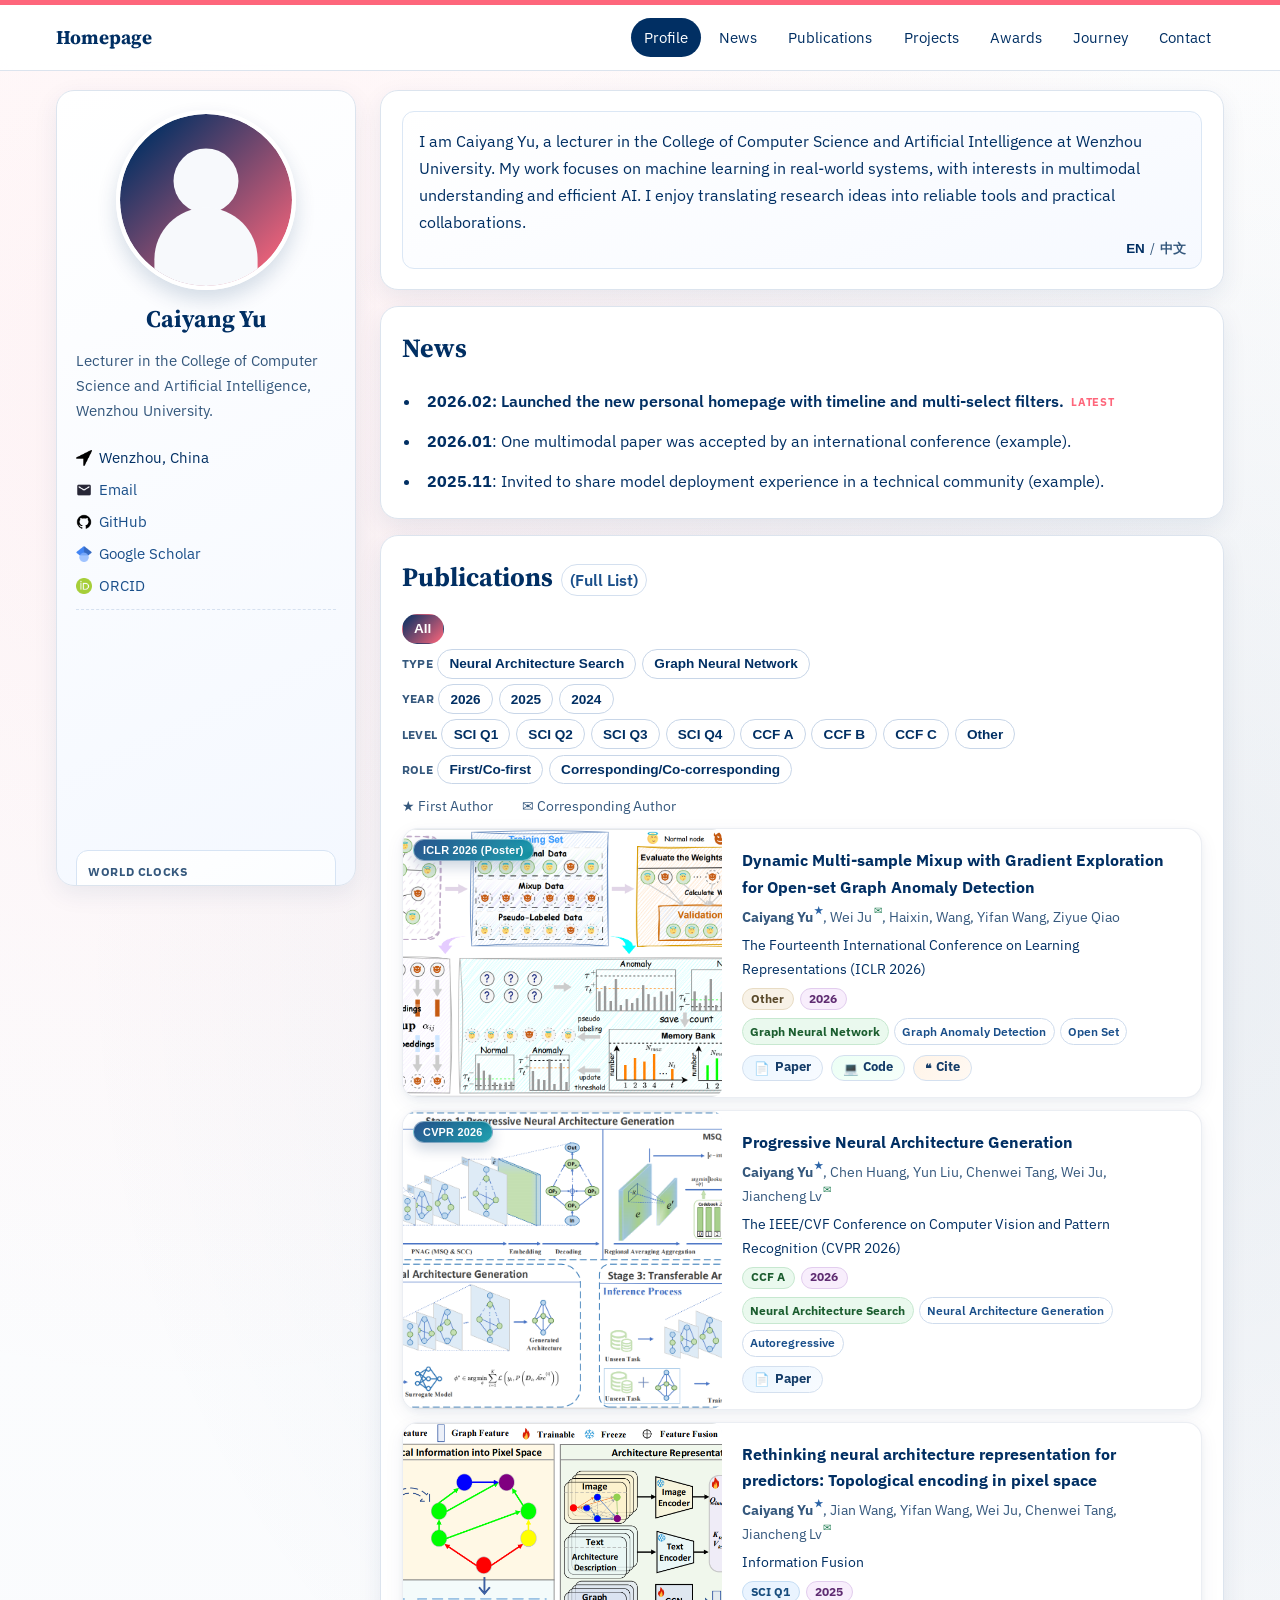
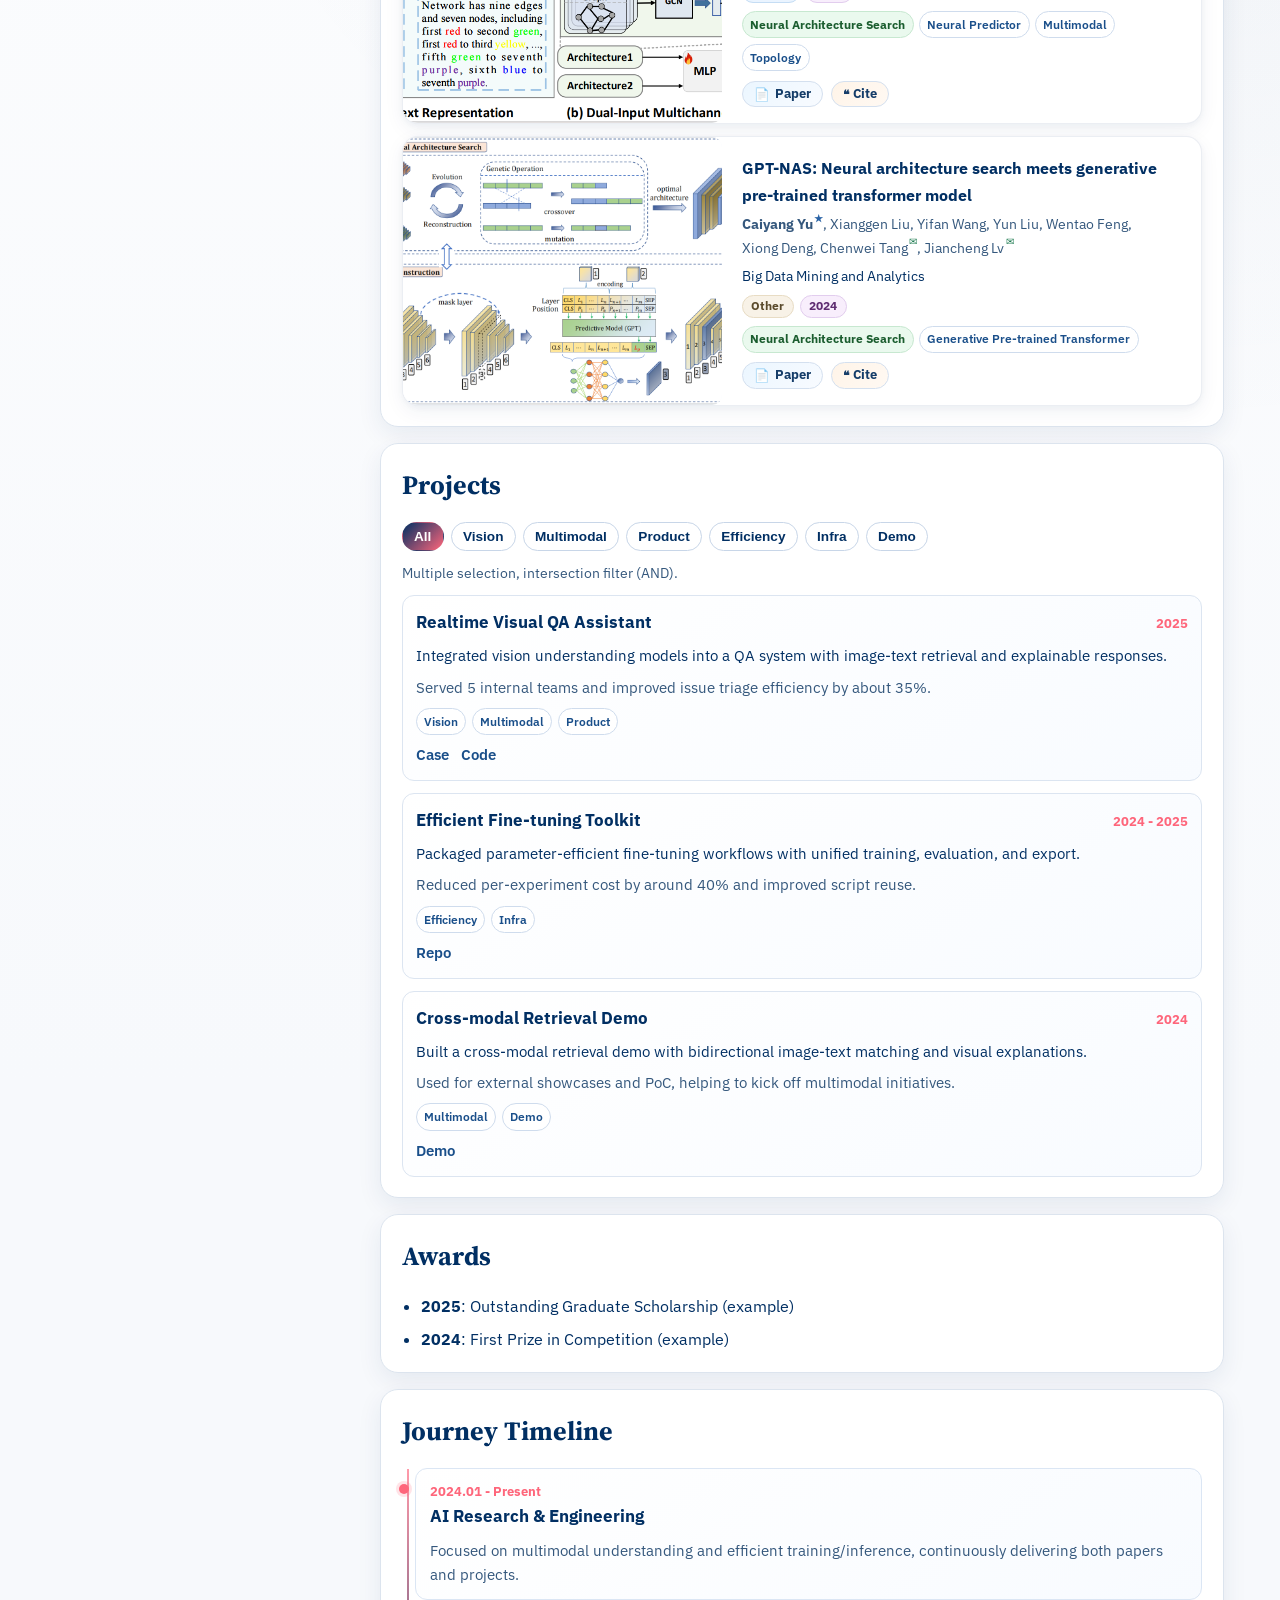
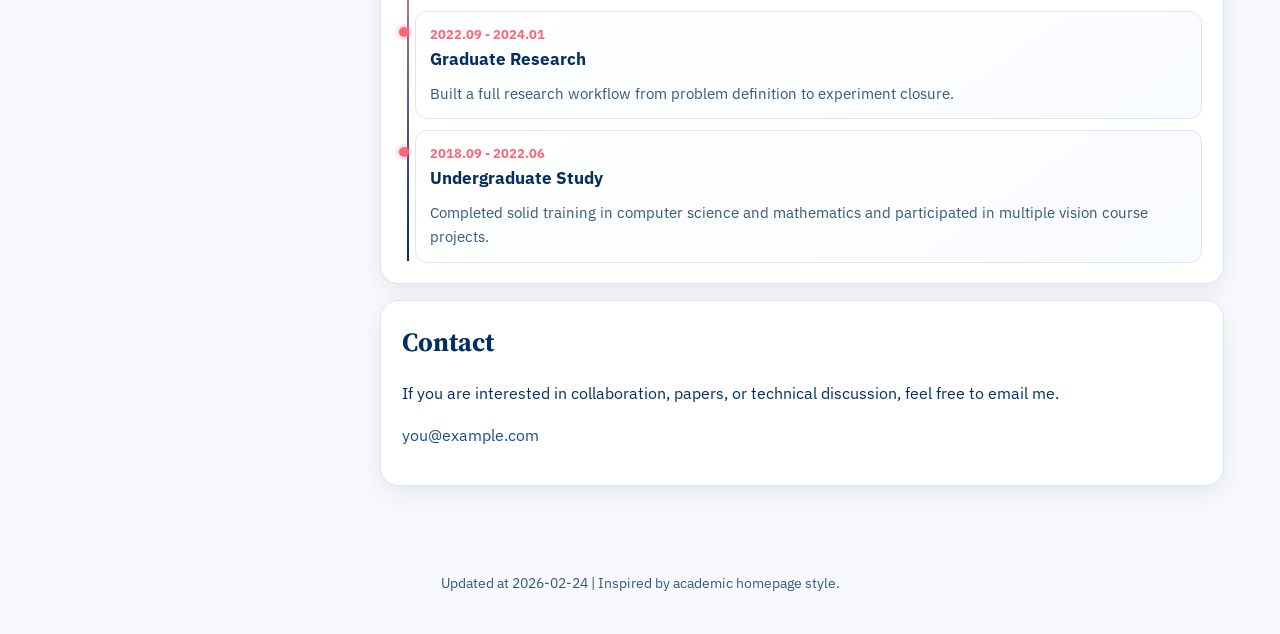
==== index.html @ 08a245bc "Add files via upload" ====
<!doctype html>
<html lang="en">
  <head>
    <meta charset="UTF-8" />
    <meta name="viewport" content="width=device-width, initial-scale=1.0" />
    <title>你的名字 - 个人主页</title>
    <meta
      name="description"
      content="个人介绍主页模板，包含简介、教育经历、论文与联系方式�?
    />
    <link rel="preconnect" href="https://fonts.googleapis.com" />
    <link rel="preconnect" href="https://fonts.gstatic.com" crossorigin />
    <link
      href="https://fonts.googleapis.com/css2?family=IBM+Plex+Sans:wght@400;500;600;700&family=Source+Serif+4:opsz,wght@8..60,500;8..60,700&display=swap"
      rel="stylesheet"
    />
    <link rel="stylesheet" href="./assets/css/style.css?v=20260226a9" />
  </head>
  <body class="accent-border-top">
    <header class="masthead">
      <div class="masthead__inner">
        <a class="brand" href="#overview">Homepage</a>
        <button class="menu-toggle" id="menuToggle" aria-label="Toggle navigation menu">
          �?        </button>
        <nav class="site-nav" id="siteNav">
          <a href="#overview" class="nav-link active" id="navOverview">Profile</a>
          <a href="#news" class="nav-link" id="navNews">News</a>
          <a href="#publications" class="nav-link" id="navPublications">Publications</a>
          <a href="#projects" class="nav-link" id="navProjects">Projects</a>
          <a href="#awards" class="nav-link" id="navAwards">Awards</a>
          <a href="#journey" class="nav-link" id="navJourney">Journey</a>
          <a href="#contact" class="nav-link" id="navContact">Contact</a>
        </nav>
      </div>
    </header>

    <div class="layout">
      <aside class="sidebar">
        <div class="profile-card reveal">
          <img
            src="./assets/img/avatar.svg"
            alt="个人头像"
            class="avatar"
            width="180"
            height="180"
          />
          <h1 class="name" id="profileName"></h1>
          <p class="title" id="profileTitle"></p>
          <p class="bio" id="profileBio"></p>
          <div class="profile-sections" id="profileSections"></div>
          <ul class="meta-list" id="profileMeta"></ul>
          <div class="profile-globe-section" id="profileGlobeSection">
            <div class="clustrmaps-shell">
              <script
                type="text/javascript"
                id="clstr_globe"
                src="//clustrmaps.com/globe.js?d=Vr-eYn9fNnJRWR6kcXJa5akQlOll4HKWjM--Xfn5inY"
              ></script>
            </div>
          </div>
        </div>
      </aside>

      <main class="content">
        <section id="overview" class="section reveal">
          <div class="overview-grid">
            <article class="summary-card">
              <p class="summary-text" id="summaryText">
                这里会展示你最核心的身份与方向，一屏让访问者知道你是谁、你做什么、为什么值得合作�?              </p>
              <div class="lang-switch lang-switch-inline" id="langSwitch" aria-label="Language switch">
                <button type="button" class="lang-btn active" id="langBtnEn" data-lang="en">EN</button>
                <span class="lang-divider" aria-hidden="true">/</span>
                <button type="button" class="lang-btn" id="langBtnZh" data-lang="zh">����</button>
              </div>
            </article>
          </div>
        </section>

        <section id="news" class="section reveal">
          <h2 id="newsTitle">🔥 News</h2>
          <ul class="timeline" id="newsList"></ul>
        </section>

        <section id="publications" class="section reveal">
          <h2 id="publicationsTitle" class="section-title-row">
            <span id="publicationsTitleText">Publications</span>
            <a id="publicationsFullListLink" class="section-title-link" href="./publications.html">(Full List)</a>
          </h2>
          <div class="chip-group" id="pubFilterChips"></div>
          <p class="filter-hint filter-hint--authors" id="pubFilterHint">�� First Author        ? Corresponding Author</p>
          <div class="pub-list" id="pubList"></div>
        </section>

        <section id="projects" class="section reveal">
          <h2 id="projectsTitle">🛠�?Projects</h2>
          <div class="chip-group" id="projectFilterChips"></div>
          <p class="filter-hint" id="projectFilterHint">Multiple selection, intersection filter (AND).</p>
          <div class="project-list" id="projectList"></div>
        </section>

        <section id="awards" class="section reveal">
          <h2 id="awardsTitle">🏆 Awards</h2>
          <ul class="timeline" id="awardsList"></ul>
        </section>

        <section id="journey" class="section reveal">
          <h2 id="journeyTitle">🧭 Journey Timeline</h2>
          <div class="journey-list" id="journeyList"></div>
        </section>

        <section id="contact" class="section reveal">
          <h2 id="contactTitle">📮 Contact</h2>
          <p id="contactText"></p>
          <p><a id="contactEmail" href="mailto:you@example.com">you@example.com</a></p>
        </section>
      </main>
    </div>

    <footer class="footer">
      <p><span id="updatedLabel">Updated at</span> <span id="updatedAt"></span> | <span id="footerInspired">Inspired by academic homepage style.</span></p>
    </footer>

    <script>
      window.CONTENT_BASE_PATH = "./content";
    </script>
    <script src="./assets/js/main.js?v=20260226a9"></script>
  </body>
</html>
---- assets/css/style.css ----
:root {
  --primary-color: #012f63;
  --primary-light: #1a4f8a;
  --accent-color: #fe667b;
  --accent-light: #ff9aaa;
  --bg-light: #f7f9fc;
  --bg-white: #ffffff;
  --text-main: #012f63;
  --text-muted: #35587d;
  --border: #dce4ee;
  --shadow: 0 8px 24px rgba(1, 47, 99, 0.08);
  --shadow-hover: 0 14px 30px rgba(1, 47, 99, 0.14);
  --radius: 12px;
  --radius-lg: 18px;
  --space: 1rem;
}

*,
*::before,
*::after {
  box-sizing: border-box;
}

html {
  scroll-behavior: smooth;
}

body {
  margin: 0;
  color: var(--text-main);
  background:
    radial-gradient(circle at 15% 10%, rgba(254, 102, 123, 0.08), transparent 28%),
    radial-gradient(circle at 90% 25%, rgba(1, 47, 99, 0.07), transparent 35%),
    linear-gradient(180deg, #ffffff 0%, #f7f9fc 70%);
  font-family: "IBM Plex Sans", sans-serif;
  line-height: 1.65;
}

body.modal-open {
  overflow: hidden;
}

.accent-border-top {
  border-top: 5px solid var(--accent-color);
}

a {
  color: var(--primary-light);
  text-decoration: none;
}

a:hover {
  color: var(--accent-color);
}

.masthead {
  position: sticky;
  top: 0;
  z-index: 20;
  backdrop-filter: blur(8px);
  background: rgba(255, 255, 255, 0.9);
  border-bottom: 1px solid var(--border);
}

.masthead__inner {
  max-width: 1200px;
  margin: 0 auto;
  padding: 0.8rem 1rem;
  display: flex;
  align-items: center;
  gap: 1rem;
}

.brand {
  font-family: "Source Serif 4", serif;
  font-size: 1.2rem;
  font-weight: 700;
  color: var(--primary-color);
}

.site-nav {
  margin-left: auto;
  display: flex;
  flex-wrap: wrap;
  gap: 0.35rem;
}

.nav-link {
  font-size: 0.95rem;
  padding: 0.45rem 0.8rem;
  border-radius: 999px;
  color: var(--primary-color);
  transition: 0.2s ease;
}

.nav-link:hover,
.nav-link.active {
  background: var(--primary-color);
  color: #fff;
}

.menu-toggle {
  display: none;
  border: 1px solid var(--border);
  border-radius: 8px;
  background: #fff;
  color: var(--primary-color);
  padding: 0.3rem 0.55rem;
  font-size: 1.15rem;
}

.layout {
  max-width: 1200px;
  margin: 1.2rem auto 0;
  padding: 0 1rem 2.5rem;
  display: grid;
  grid-template-columns: 300px 1fr;
  gap: 1.5rem;
}

.sidebar {
  position: sticky;
  top: 88px;
  align-self: start;
  max-height: calc(100vh - 104px);
}

.profile-card {
  background: linear-gradient(155deg, #fff 0%, #f4f8ff 100%);
  border: 1px solid var(--border);
  border-radius: var(--radius-lg);
  box-shadow: var(--shadow);
  padding: 1.2rem;
  max-height: calc(100vh - 104px);
  overflow-y: auto;
  scrollbar-gutter: stable;
  -ms-overflow-style: none;
  scrollbar-width: none;
}

.profile-card::-webkit-scrollbar {
  display: none;
  width: 0;
  height: 0;
}

.avatar {
  width: 100%;
  max-width: 180px;
  aspect-ratio: 1 / 1;
  object-fit: cover;
  border-radius: 50%;
  border: 4px solid #fff;
  box-shadow: 0 10px 20px rgba(1, 47, 99, 0.16);
  display: block;
  margin: 0 auto 0.9rem;
}

.name {
  margin: 0 0 0.1rem;
  text-align: center;
  font-size: 1.5rem;
  line-height: 1.2;
  font-family: "Source Serif 4", serif;
}

.title {
  margin: 0 0 0.9rem;
  text-align: center;
  color: var(--accent-color);
  font-weight: 600;
}

.bio {
  margin: 0 0 0.8rem;
  color: var(--text-muted);
  font-size: 0.95rem;
}

.profile-sections {
  margin: 0 0 0.8rem;
  display: grid;
  gap: 0.55rem;
}

.profile-section {
  border: 1px solid #dee8f5;
  border-radius: 10px;
  background: #fff;
  padding: 0.5rem 0.6rem;
}

.profile-section h3 {
  margin: 0 0 0.25rem;
  font-size: 0.83rem;
  letter-spacing: 0.02em;
  text-transform: uppercase;
  color: var(--accent-color);
}

.profile-section ul {
  margin: 0;
  padding-left: 1rem;
  font-size: 0.87rem;
  color: var(--text-main);
}

.meta-list {
  list-style: none;
  padding: 0;
  margin: 0;
  display: grid;
  gap: 0.9rem;
  font-size: 0.92rem;
}

.meta-item {
  display: flex;
  align-items: center;
  gap: 0.45rem;
}

.meta-link {
  display: inline-flex;
  align-items: center;
  gap: 0.45rem;
}

.meta-icon {
  width: 1.2rem;
  text-align: center;
  display: inline-block;
  flex: 0 0 1.2rem;
}

.meta-icon-img {
  width: 1rem;
  height: 1rem;
  object-fit: contain;
  flex: 0 0 1rem;
  display: inline-block;
}

.meta-text {
  line-height: 1.2;
}

.profile-globe-section {
  margin-top: 0.9rem;
  padding-top: 0.75rem;
  border-top: 1px dashed #d6e1f0;
}

.profile-time-section {
  margin-top: 0.88rem;
  padding: 0.62rem 0.68rem;
  border: 1px solid #d7e4f4;
  border-radius: 12px;
  background: linear-gradient(155deg, #ffffff, #f7fbff);
}

.profile-time-title {
  margin: 0 0 0.5rem;
  font-size: 0.78rem;
  letter-spacing: 0.05em;
  text-transform: uppercase;
  color: var(--text-muted);
}

.profile-time-grid {
  display: grid;
  gap: 0.36rem;
}

.profile-time-row {
  display: flex;
  align-items: center;
  justify-content: space-between;
  gap: 0.6rem;
}

.profile-time-label-wrap {
  display: inline-flex;
  flex-direction: column;
  align-items: flex-start;
  gap: 0.08rem;
  min-width: 0;
}

.profile-time-label {
  font-size: 0.78rem;
  color: #274162;
  white-space: nowrap;
}

.profile-time-label--link {
  color: #1c4e8c;
  text-decoration: none;
  border-bottom: 1px dotted #8bb1de;
}

.profile-time-label--link:hover {
  color: var(--accent-color);
  border-bottom-color: var(--accent-color);
}

.profile-time-sublabel {
  font-size: 0.71rem;
  color: #6e8098;
  line-height: 1.1;
}

.profile-time-value {
  min-width: 146px;
  text-align: right;
  font-family: ui-monospace, SFMono-Regular, Menlo, Consolas, "Liberation Mono", monospace;
  font-size: 0.77rem;
  color: #113b66;
  background: #ecf4ff;
  border: 1px solid #d5e5f8;
  border-radius: 8px;
  padding: 0.12rem 0.34rem;
  white-space: nowrap;
}

.profile-globe-title {
  margin: 0 0 0.55rem;
  font-size: 0.8rem;
  letter-spacing: 0.04em;
  text-transform: uppercase;
  color: var(--text-muted);
}

.clustrmaps-shell {
  min-height: 178px;
  display: flex;
  align-items: center;
  justify-content: center;
}

#clstr_globe {
  display: block;
  width: 197px;
  min-height: 214px;
}

.clustrmaps-shell .clstrm_outer {
  transform: scale(0.82);
  transform-origin: top center;
}

.content {
  min-width: 0;
}

body.publications-page .section {
  margin-bottom: 0;
}

.section {
  background: var(--bg-white);
  border: 1px solid var(--border);
  border-radius: var(--radius-lg);
  box-shadow: var(--shadow);
  padding: 1.25rem 1.3rem;
  margin-bottom: 1rem;
}

.section h2 {
  margin: 0 0 0.9rem;
  font-family: "Source Serif 4", serif;
  font-size: 1.65rem;
  color: var(--primary-color);
}

.section-title-row {
  display: flex;
  align-items: baseline;
  flex-wrap: wrap;
  gap: 0.5rem;
}

.section-title-link {
  font-family: "IBM Plex Sans", sans-serif;
  font-size: 1rem;
  font-weight: 600;
  color: var(--primary-light);
  border: 1px solid #d4e0ef;
  border-radius: 999px;
  padding: 0.14rem 0.52rem;
  transition:
    transform 0.18s ease,
    color 0.18s ease,
    border-color 0.18s ease,
    box-shadow 0.18s ease;
}

.section-title-link:hover {
  transform: translateY(-1px);
  color: var(--accent-color);
  border-color: #f3b4bf;
  box-shadow: 0 8px 16px rgba(1, 47, 99, 0.1);
}

.section h3 {
  margin: 0 0 0.5rem;
  font-size: 1.05rem;
}

.section ul {
  margin: 0;
  padding-left: 1.2rem;
}

.overview-grid {
  display: grid;
  grid-template-columns: 1fr;
  gap: 0.9rem;
}

.summary-card {
  position: relative;
  border: 1px solid #dbe7f5;
  border-radius: var(--radius);
  background: linear-gradient(160deg, #ffffff, #f6f9ff);
  padding: 1rem 1rem 2rem;
}

.summary-text {
  margin: 0;
  font-size: 1.02rem;
}

.feature-grid {
  margin-top: 0.9rem;
  display: grid;
  grid-template-columns: repeat(3, minmax(0, 1fr));
  gap: 0.7rem;
}

.feature-card {
  padding: 0.8rem 0.9rem;
  border-radius: var(--radius);
  border: 1px solid #e3eaf3;
  background: linear-gradient(155deg, #ffffff, #f6f9fe);
}

.timeline {
  display: grid;
  gap: 0.4rem;
}

#news .timeline li {
  border-radius: 8px;
  padding: 0.22rem 0.38rem;
  transition:
    transform 0.2s ease,
    box-shadow 0.2s ease,
    background-color 0.2s ease;
  transform-origin: left center;
}

#news .timeline li:hover {
  transform: translateX(4px) scale(1.015);
  background: linear-gradient(135deg, #ffffff 0%, #f7fbff 100%);
  box-shadow: 0 10px 20px rgba(1, 47, 99, 0.1);
}

.timeline li.news-latest {
  position: relative;
  padding-left: 0;
  font-weight: 600;
}

.timeline li.news-latest::after {
  content: "LATEST";
  margin-left: 0.45rem;
  display: inline-block;
  font-size: 0.68rem;
  letter-spacing: 0.06em;
  font-weight: 700;
  color: var(--accent-color);
  vertical-align: middle;
  animation: latestBlink 1.2s ease-in-out infinite;
}

@keyframes latestBlink {
  0%,
  100% {
    opacity: 1;
  }
  50% {
    opacity: 0.35;
  }
}

.journey-list {
  position: relative;
  display: grid;
  gap: 0.7rem;
  padding-left: 0.85rem;
}

.journey-list::before {
  content: "";
  position: absolute;
  left: 0.3rem;
  top: 0.1rem;
  bottom: 0.1rem;
  width: 2px;
  background: linear-gradient(180deg, var(--accent-light), var(--primary-color));
}

.journey-item {
  position: relative;
  border: 1px solid #dbe6f4;
  border-radius: var(--radius);
  background: linear-gradient(145deg, #ffffff, #f8fbff);
  padding: 0.75rem 0.85rem;
}

.journey-item::before {
  content: "";
  position: absolute;
  left: -1.1rem;
  top: 0.95rem;
  width: 10px;
  height: 10px;
  border-radius: 50%;
  background: var(--accent-color);
  box-shadow: 0 0 0 3px rgba(254, 102, 123, 0.18);
}

.journey-period {
  margin: 0;
  font-size: 0.83rem;
  color: var(--accent-color);
  font-weight: 700;
}

.journey-title {
  margin: 0.2rem 0 0;
  font-size: 1rem;
}

.journey-detail {
  margin: 0.25rem 0 0;
  font-size: 0.92rem;
  color: var(--text-muted);
}

.chip-group {
  display: flex;
  flex-wrap: wrap;
  gap: 0.45rem;
  margin-bottom: 0.8rem;
}

.pub-author-legend {
  display: flex;
  flex-wrap: wrap;
  gap: 0.75rem 1.1rem;
  margin: -0.1rem 0 0.7rem;
  padding: 0.45rem 0.65rem;
  border: 1px dashed #d2dfef;
  border-radius: 10px;
  background: #f9fcff;
}

.pub-author-legend__item {
  display: inline-flex;
  align-items: baseline;
  gap: 0.3rem;
  font-size: 0.82rem;
  color: var(--text-muted);
  font-weight: 600;
}

.pub-filter-groups {
  display: grid;
  gap: 0.34rem;
  margin-bottom: 0.8rem;
}

.pub-filter-group {
  display: grid;
  grid-template-columns: max-content minmax(0, 1fr);
  column-gap: 0.28rem;
  row-gap: 0.2rem;
  align-items: start;
}

.pub-filter-label {
  font-size: 0.74rem;
  font-weight: 700;
  color: var(--text-muted);
  letter-spacing: 0.02em;
  text-transform: uppercase;
  min-width: 0;
  padding-top: 0.32rem;
  white-space: nowrap;
}

.pub-filter-row {
  display: flex;
  flex-wrap: wrap;
  gap: 0.36rem;
  min-width: 0;
}

.pub-filter-group > .pub-filter-row:first-child {
  grid-column: 1 / -1;
}

.filter-hint {
  margin: -0.15rem 0 0.7rem;
  font-size: 0.85rem;
  color: var(--text-muted);
}

.filter-hint--authors {
  display: flex;
  flex-wrap: wrap;
  align-items: center;
  justify-content: space-between;
  gap: 0.9rem 1.2rem;
}

.filter-hint--authors .hint-author-legend {
  display: flex;
  flex-wrap: wrap;
  align-items: center;
  gap: 1.8rem;
}

.filter-hint--authors .hint-author-item {
  white-space: nowrap;
}

.pub-sort-switch {
  display: inline-flex;
  align-items: center;
  gap: 0.32rem;
  margin-left: auto;
}

.pub-sort-divider {
  color: var(--text-muted);
  font-size: 0.83rem;
  line-height: 1;
}

.pub-sort-btn {
  border: 0;
  border-radius: 0;
  background: transparent;
  color: var(--text-muted);
  font-size: 0.84rem;
  font-weight: 600;
  line-height: 1;
  padding: 0;
  cursor: pointer;
  transition: color 0.18s ease;
}

.pub-sort-btn.active {
  color: var(--primary-color);
  font-weight: 700;
}

.pub-sort-btn:hover {
  color: var(--accent-color);
}

.chip {
  border: 1px solid #c8d6e8;
  background: #fff;
  color: var(--primary-color);
  padding: 0.4rem 0.7rem;
  border-radius: 999px;
  cursor: pointer;
  font-size: 0.85rem;
  font-weight: 600;
}

.chip.active,
.chip:hover {
  border-color: transparent;
  background: linear-gradient(135deg, var(--primary-color), var(--accent-color));
  color: #fff;
}

.pub-list {
  display: grid;
  gap: 0.75rem;
}

.pub-card {
  position: relative;
  z-index: 0;
  display: flex;
  align-items: stretch;
  gap: 0;
  border: 0.8px solid rgba(1, 47, 99, 0.08);
  border-radius: 16px;
  background: #fff;
  padding: 0;
  overflow: hidden;
  box-shadow: 0 6px 20px rgba(1, 47, 99, 0.06), 0 2px 6px rgba(1, 47, 99, 0.04);
  transition: transform 0.22s ease, box-shadow 0.22s ease;
}

.pub-card--text-only {
  display: block;
  padding: 0.85rem 0.92rem;
}

.pub-card--text-only .pub-body {
  padding: 0;
}

.pub-card:hover {
  transform: translateY(-2px);
  box-shadow: 0 12px 26px rgba(1, 47, 99, 0.11), 0 4px 12px rgba(1, 47, 99, 0.08);
}

.pub-card:focus-within,
.pub-card:hover {
  z-index: 12;
}

.pub-thumb {
  flex: 0 0 min(40%, 420px);
  min-width: 220px;
  align-self: stretch;
  border-radius: 0;
  padding: 12px;
  display: flex;
  align-items: stretch;
  justify-content: stretch;
  font-weight: 700;
  color: #fff;
  font-size: 0.88rem;
  min-height: 0;
  background: transparent;
}

.pub-thumb-button {
  position: relative;
  border: 0;
  padding: 0;
  cursor: zoom-in;
  overflow: hidden;
  width: 100%;
  height: 100%;
  min-height: 0;
  border-radius: 10px;
  display: flex;
  align-items: center;
  justify-content: center;
  background: rgba(248, 251, 255, 0.72);
  transition: transform 0.2s ease, box-shadow 0.2s ease;
}

.pub-thumb-button:hover {
  transform: scale(1.015);
  box-shadow: 0 8px 16px rgba(1, 47, 99, 0.14);
}

.pub-thumb-corner-label {
  position: absolute;
  top: 10px;
  left: 10px;
  z-index: 2;
  pointer-events: none;
  padding: 0.22rem 0.58rem;
  border-radius: 999px;
  border: 1px solid rgba(255, 255, 255, 0.42);
  background: linear-gradient(135deg, rgba(22, 70, 132, 0.92), rgba(0, 147, 163, 0.88));
  color: #fff;
  font-size: 0.68rem;
  font-weight: 700;
  letter-spacing: 0.02em;
  line-height: 1.15;
  box-shadow: 0 6px 14px rgba(1, 47, 99, 0.2);
  backdrop-filter: blur(3px);
  -webkit-backdrop-filter: blur(3px);
}

.pub-thumb-img {
  width: 100%;
  height: 100%;
  max-width: none;
  max-height: none;
  object-fit: cover;
  display: block;
  background: transparent;
  border-radius: 6px;
}

.pub-thumb-file {
  display: inline-flex;
  align-items: center;
  justify-content: center;
  position: absolute;
  inset: 0;
  width: 100%;
  min-height: 0;
  font-size: 1rem;
  letter-spacing: 0.08em;
  color: #47678f;
  background: rgba(248, 251, 255, 0.82);
}

.pub-thumb-pdf {
  width: 100%;
  height: 100%;
  min-height: 0;
  border: 0;
  display: block;
  pointer-events: none;
  background: transparent;
}

.pub-thumb-button--pdf,
.pub-thumb-button--pdf .pub-thumb-pdf {
  min-height: 0;
}

.pub-thumb-pdf-canvas {
  display: block;
  max-width: 100%;
  max-height: 100%;
  width: auto;
  height: auto;
  background: transparent;
  border-radius: 6px;
}

.pub-thumb--badge {
  width: 100%;
  min-height: 168px;
  display: flex;
  align-items: center;
  justify-content: center;
  border-radius: 10px;
  background: linear-gradient(135deg, var(--primary-color), var(--accent-color));
}

.pub-body {
  flex: 1 1 auto;
  padding: 18px 20px 16px;
}

.pub-body h3 {
  margin: 0;
  font-size: 1rem;
}

.authors,
.venue {
  margin: 0.28rem 0 0;
  font-size: 0.9rem;
}

.authors {
  color: var(--text-muted);
}

.author-name {
  display: inline-block;
  white-space: nowrap;
}

.author-name--first {
  font-weight: 700;
}

.author-badge {
  display: inline-block;
  margin-left: 0.08rem;
  font-size: 0.62rem;
  line-height: 1;
  vertical-align: super;
  transform: translateY(-0.15rem);
}

.author-badge--first {
  color: #2a63a6;
}

.author-badge--corresponding {
  color: #1b7a4f;
}

.pub-levels {
  display: flex;
  flex-wrap: wrap;
  gap: 0.4rem;
  margin-top: 0.45rem;
}

.pub-level {
  display: inline-flex;
  align-items: center;
  border-radius: 999px;
  padding: 0.18rem 0.52rem;
  font-size: 0.75rem;
  font-weight: 700;
  line-height: 1.2;
  border: 1px solid transparent;
}

.pub-level--sci {
  color: #174c7d;
  background: #eaf4ff;
  border-color: #c5ddf4;
}

.pub-level--ccf {
  color: #1b5d2f;
  background: #eaf9ee;
  border-color: #c7e8d0;
}

.pub-level--other {
  color: #5a4a2b;
  background: #f8f2e7;
  border-color: #e8dcc4;
}

.pub-level--year {
  color: #5f2d72;
  background: #f8eefc;
  border-color: #e2cdee;
}

.tags {
  display: flex;
  flex-wrap: wrap;
  gap: 0.35rem;
  margin-top: 0.5rem;
}

.tags span {
  font-size: 0.74rem;
  font-weight: 600;
  color: var(--primary-light);
  border: 1px solid #cfdced;
  border-radius: 999px;
  padding: 0.18rem 0.45rem;
  background: #fff;
}

.tags span.tag-type-match {
  color: #1b5d2f;
  background: #eaf9ee;
  border-color: #c7e8d0;
  font-weight: 700;
}

.links {
  margin: 0.5rem 0 0;
  display: flex;
  gap: 0.8rem;
  font-size: 0.92rem;
  font-weight: 600;
}

.pub-actions {
  margin: 0.6rem 0 0;
  display: flex;
  flex-wrap: wrap;
  gap: 0.5rem;
}

.pub-action {
  display: inline-flex;
  align-items: center;
  gap: 0.3rem;
  border-radius: 999px;
  padding: 0.36rem 0.68rem;
  border: 1px solid #d4e0ef;
  color: #153d69;
  font-size: 0.8rem;
  font-weight: 700;
  line-height: 1;
  text-decoration: none;
  cursor: pointer;
  transition: transform 0.18s ease, box-shadow 0.18s ease, color 0.18s ease;
}

button.pub-action {
  appearance: none;
  font-family: inherit;
}

.pub-action--paper {
  background: linear-gradient(135deg, #ebf6ff, #f8fbff);
}

.pub-action--code {
  background: linear-gradient(135deg, #ecfff5, #f6fffa);
}

.pub-action--cite {
  background: linear-gradient(135deg, #fff4e8, #fff9f3);
}

.pub-action:hover {
  transform: scale(1.08);
  box-shadow: 0 10px 18px rgba(1, 47, 99, 0.16);
  color: #0a2f58;
}

.pub-action__icon {
  font-size: 0.78rem;
}

.pub-action__text {
  display: inline-block;
}

.pub-cite {
  position: relative;
  display: inline-flex;
}

.pub-cite::before {
  content: "";
  position: absolute;
  left: -0.2rem;
  right: -0.2rem;
  bottom: 100%;
  height: 0.55rem;
}

.pub-cite-menu {
  position: absolute;
  left: 0;
  bottom: 100%;
  min-width: 148px;
  display: grid;
  gap: 0.22rem;
  padding: 0.32rem;
  border-radius: 10px;
  border: 1px solid #d5e2f2;
  background: #fff;
  box-shadow: 0 12px 24px rgba(1, 47, 99, 0.14);
  opacity: 0;
  visibility: hidden;
  transform: translateY(-6px);
  pointer-events: none;
  transition: opacity 0.16s ease, transform 0.16s ease, visibility 0.16s ease;
  z-index: 25;
}

.pub-cite:hover .pub-cite-menu,
.pub-cite:focus-within .pub-cite-menu {
  opacity: 1;
  visibility: visible;
  transform: translateY(0);
  pointer-events: auto;
}

.pub-cite-option {
  appearance: none;
  border: 1px solid #d7e3f2;
  border-radius: 8px;
  background: #f8fbff;
  color: #133d6a;
  font-family: inherit;
  font-size: 0.76rem;
  font-weight: 600;
  text-align: left;
  padding: 0.34rem 0.42rem;
  cursor: pointer;
}

.pub-cite-option:hover {
  border-color: transparent;
  color: #fff;
  background: linear-gradient(135deg, var(--primary-color), var(--accent-color));
}

.transient-toast {
  position: fixed;
  left: 50%;
  top: 50%;
  z-index: 1400;
  display: inline-flex;
  align-items: center;
  justify-content: center;
  width: fit-content;
  min-width: 0;
  max-width: min(70vw, 280px);
  padding: 0.42rem 0.62rem;
  border-radius: 9px;
  border: 1px solid transparent;
  box-shadow: 0 12px 24px rgba(1, 47, 99, 0.14);
  font-size: 0.84rem;
  line-height: 1.25;
  text-align: center;
  font-weight: 600;
  word-break: break-word;
  opacity: 0;
  transform: translate(-50%, -46%) scale(0.98);
  pointer-events: none;
  transition: opacity 0.2s ease, transform 0.2s ease;
}

.transient-toast.show {
  opacity: 1;
  transform: translate(-50%, -50%) scale(1);
}

.transient-toast--info {
  background: #eef5ff;
  border-color: #c8daf6;
  color: #143a66;
}

.transient-toast--success {
  background: #eaf9eb;
  border-color: #bde8c1;
  color: #17612b;
}

.pub-card.hidden {
  display: none;
}

.project-list {
  display: grid;
  gap: 0.75rem;
}

.project-card {
  border: 1px solid #dce5f1;
  border-radius: var(--radius);
  background: linear-gradient(150deg, #fff, #f8fbff);
  padding: 0.8rem;
  transition: transform 0.22s ease, box-shadow 0.22s ease;
}

.project-card:hover {
  transform: translateY(-3px);
  box-shadow: var(--shadow-hover);
}

.project-top {
  display: flex;
  justify-content: space-between;
  align-items: baseline;
  gap: 0.6rem;
  flex-wrap: wrap;
}

.project-top h3 {
  margin: 0;
  font-size: 1.05rem;
}

.project-period {
  margin: 0;
  font-size: 0.82rem;
  color: var(--accent-color);
  font-weight: 700;
}

.project-summary,
.project-impact {
  margin: 0.45rem 0 0;
  font-size: 0.92rem;
}

.project-impact {
  color: var(--text-muted);
}

.hidden {
  display: none !important;
}

.footer {
  text-align: center;
  padding: 0.9rem 1rem 1.6rem;
  font-size: 0.9rem;
  color: var(--text-muted);
}

.pub-image-modal {
  position: fixed;
  inset: 0;
  z-index: 1250;
  display: none;
  place-items: center;
}

.pub-image-modal.open {
  display: grid;
}

.pub-image-modal__backdrop {
  position: absolute;
  inset: 0;
  background: rgba(0, 0, 0, 0.35);
  backdrop-filter: blur(1px);
}

.pub-image-modal__panel {
  position: relative;
  max-width: min(84vw, 980px);
  max-height: 86vh;
  display: grid;
  place-items: center;
}

.pub-image-modal__img {
  max-width: min(84vw, 980px);
  max-height: 82vh;
  width: auto;
  height: auto;
  display: block;
  border-radius: 0;
  box-shadow: none;
}

.pub-image-modal__pdf {
  display: none;
  width: min(90vw, 980px);
  height: min(84vh, 920px);
  border: 0;
  background: #fff;
}

.pub-image-modal.pdf-mode .pub-image-modal__img {
  display: none;
}

.pub-image-modal.pdf-mode .pub-image-modal__pdf {
  display: block;
}

.lang-switch {
  position: absolute;
  z-index: 2;
  display: inline-flex;
  align-items: center;
  gap: 0.32rem;
  border: 0;
  border-radius: 0;
  background: transparent;
  box-shadow: none;
  padding: 0;
  user-select: none;
}

.lang-switch-inline {
  right: 0.95rem;
  bottom: 0.8rem;
  margin: 0;
}

.lang-divider {
  color: var(--text-muted);
  font-size: 0.83rem;
  line-height: 1;
  padding: 0;
}

.lang-btn {
  border: 0;
  border-radius: 0;
  background: transparent;
  color: var(--text-muted);
  font-size: 0.84rem;
  font-weight: 600;
  line-height: 1;
  padding: 0;
  cursor: pointer;
  transition: color 0.18s ease;
}

.lang-btn.active {
  color: var(--primary-color);
  font-weight: 700;
}

.lang-btn:hover {
  color: var(--accent-color);
}

.email-modal {
  position: fixed;
  inset: 0;
  z-index: 1200;
  display: none;
  place-items: center;
}

.email-modal.open {
  display: grid;
}

.email-modal__backdrop {
  position: absolute;
  inset: 0;
  background: rgba(1, 47, 99, 0.45);
  backdrop-filter: blur(4px);
}

.email-modal__card {
  position: relative;
  width: min(92vw, 380px);
  background: linear-gradient(155deg, #ffffff 0%, #f5f9ff 100%);
  border: 1px solid #d5e2f2;
  border-radius: 16px;
  box-shadow: 0 20px 45px rgba(1, 47, 99, 0.24);
  padding: 1rem 1rem 1.1rem;
}

.email-modal__close {
  position: absolute;
  top: 0.55rem;
  right: 0.55rem;
  width: 2rem;
  height: 2rem;
  border: 1px solid #ccdaec;
  border-radius: 999px;
  background: #fff;
  color: var(--primary-color);
  font-size: 1.05rem;
  line-height: 1;
  cursor: pointer;
}

.email-modal__close:hover {
  border-color: transparent;
  color: #fff;
  background: linear-gradient(135deg, var(--primary-color), var(--accent-color));
}

.email-modal__kicker {
  margin: 0;
  font-size: 0.8rem;
  color: var(--accent-color);
  text-transform: uppercase;
  letter-spacing: 0.06em;
  font-weight: 700;
}

.email-modal__title {
  margin: 0.25rem 0 0.45rem;
  font-size: 1.25rem;
  font-family: "Source Serif 4", serif;
}

.email-modal__address {
  margin: 0 0 0.85rem;
  padding: 0.58rem 0.68rem;
  border: 1px dashed #bfd2e9;
  border-radius: 10px;
  background: #fff;
  word-break: break-all;
  font-weight: 600;
}

.email-modal__copy {
  border: 1px solid #cadaef;
  background: #fff;
  color: var(--primary-color);
  border-radius: 999px;
  padding: 0.45rem 0.8rem;
  font-size: 0.88rem;
  font-weight: 700;
  cursor: pointer;
  display: inline-flex;
  align-items: center;
  gap: 0.45rem;
}

.email-modal__copy:hover {
  border-color: transparent;
  color: #fff;
  background: linear-gradient(135deg, var(--primary-color), var(--accent-color));
}

.copy-icon {
  width: 0.92rem;
  height: 0.92rem;
  position: relative;
  display: inline-block;
}

.copy-icon::before,
.copy-icon::after {
  content: "";
  position: absolute;
  border: 1.6px solid currentColor;
  border-radius: 2px;
  width: 0.7rem;
  height: 0.7rem;
}

.copy-icon::before {
  top: 0.12rem;
  left: 0.2rem;
}

.copy-icon::after {
  top: -0.06rem;
  left: 0;
  background: transparent;
}

.reveal {
  opacity: 0;
  transform: translateY(14px);
}

.reveal.in {
  opacity: 1;
  transform: translateY(0);
  transition: opacity 0.45s ease, transform 0.45s ease;
}

@media (max-width: 1000px) {
  .layout {
    grid-template-columns: 1fr;
  }

  .sidebar {
    position: static;
    max-height: none;
  }

  .feature-grid {
    grid-template-columns: 1fr;
  }

  .overview-grid {
    grid-template-columns: 1fr;
  }

  .profile-card {
    max-height: none;
    overflow: visible;
  }
}

@media (max-width: 760px) {
  .menu-toggle {
    display: inline-block;
    margin-left: auto;
  }

  .site-nav {
    position: absolute;
    top: calc(100% + 8px);
    left: 1rem;
    right: 1rem;
    background: #fff;
    border: 1px solid var(--border);
    border-radius: 10px;
    padding: 0.45rem;
    box-shadow: var(--shadow);
    display: none;
  }

  .site-nav.open {
    display: grid;
    gap: 0.25rem;
  }

  .pub-card {
    flex-direction: column;
  }

  .pub-filter-label {
    min-width: 0;
    padding-top: 0.32rem;
  }

  .pub-thumb {
    width: 100%;
    min-width: 0;
    min-height: 0;
    padding: 10px;
  }

  .pub-thumb-button--pdf,
  .pub-thumb-button--pdf .pub-thumb-pdf {
    min-height: 0;
  }

  .pub-thumb-button {
    min-height: 0;
  }

  .pub-thumb-corner-label {
    top: 8px;
    left: 8px;
    padding: 0.2rem 0.52rem;
    font-size: 0.64rem;
  }

  .pub-body {
    padding: 0 12px 12px;
  }

}
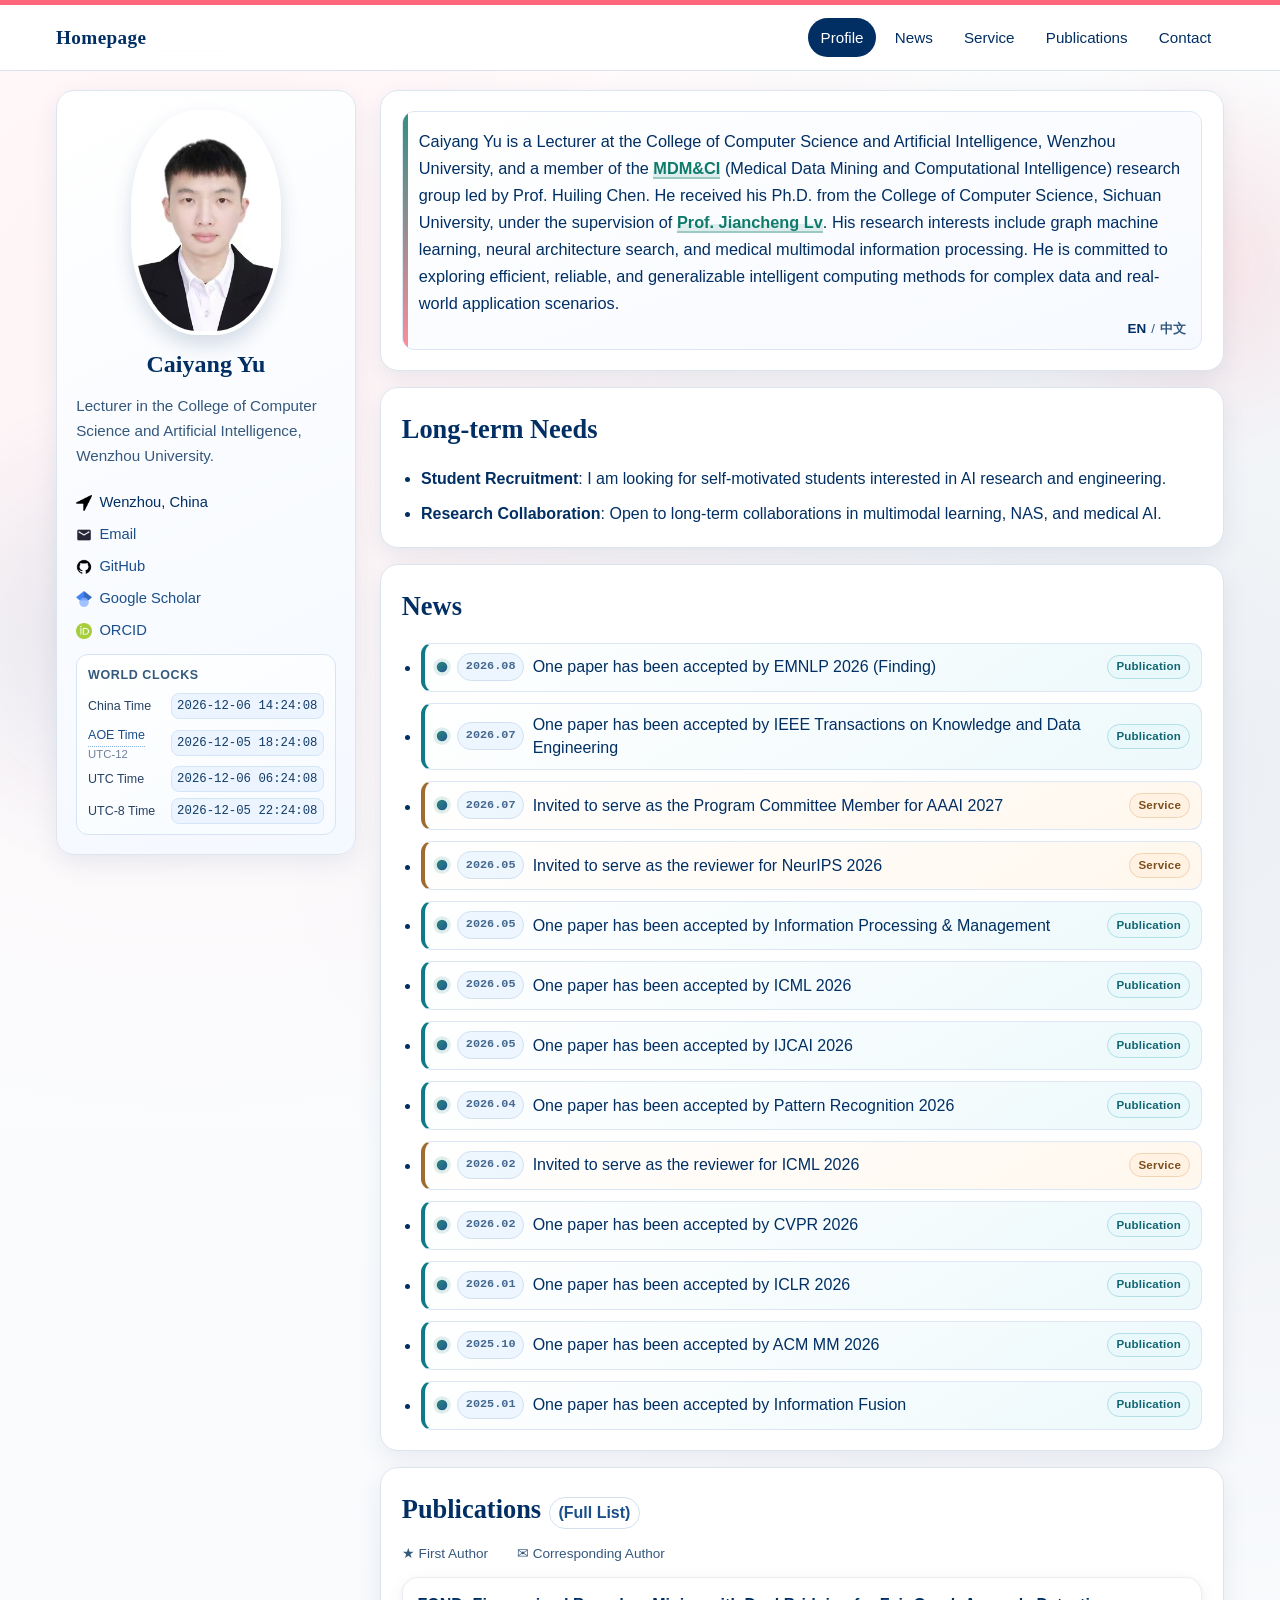
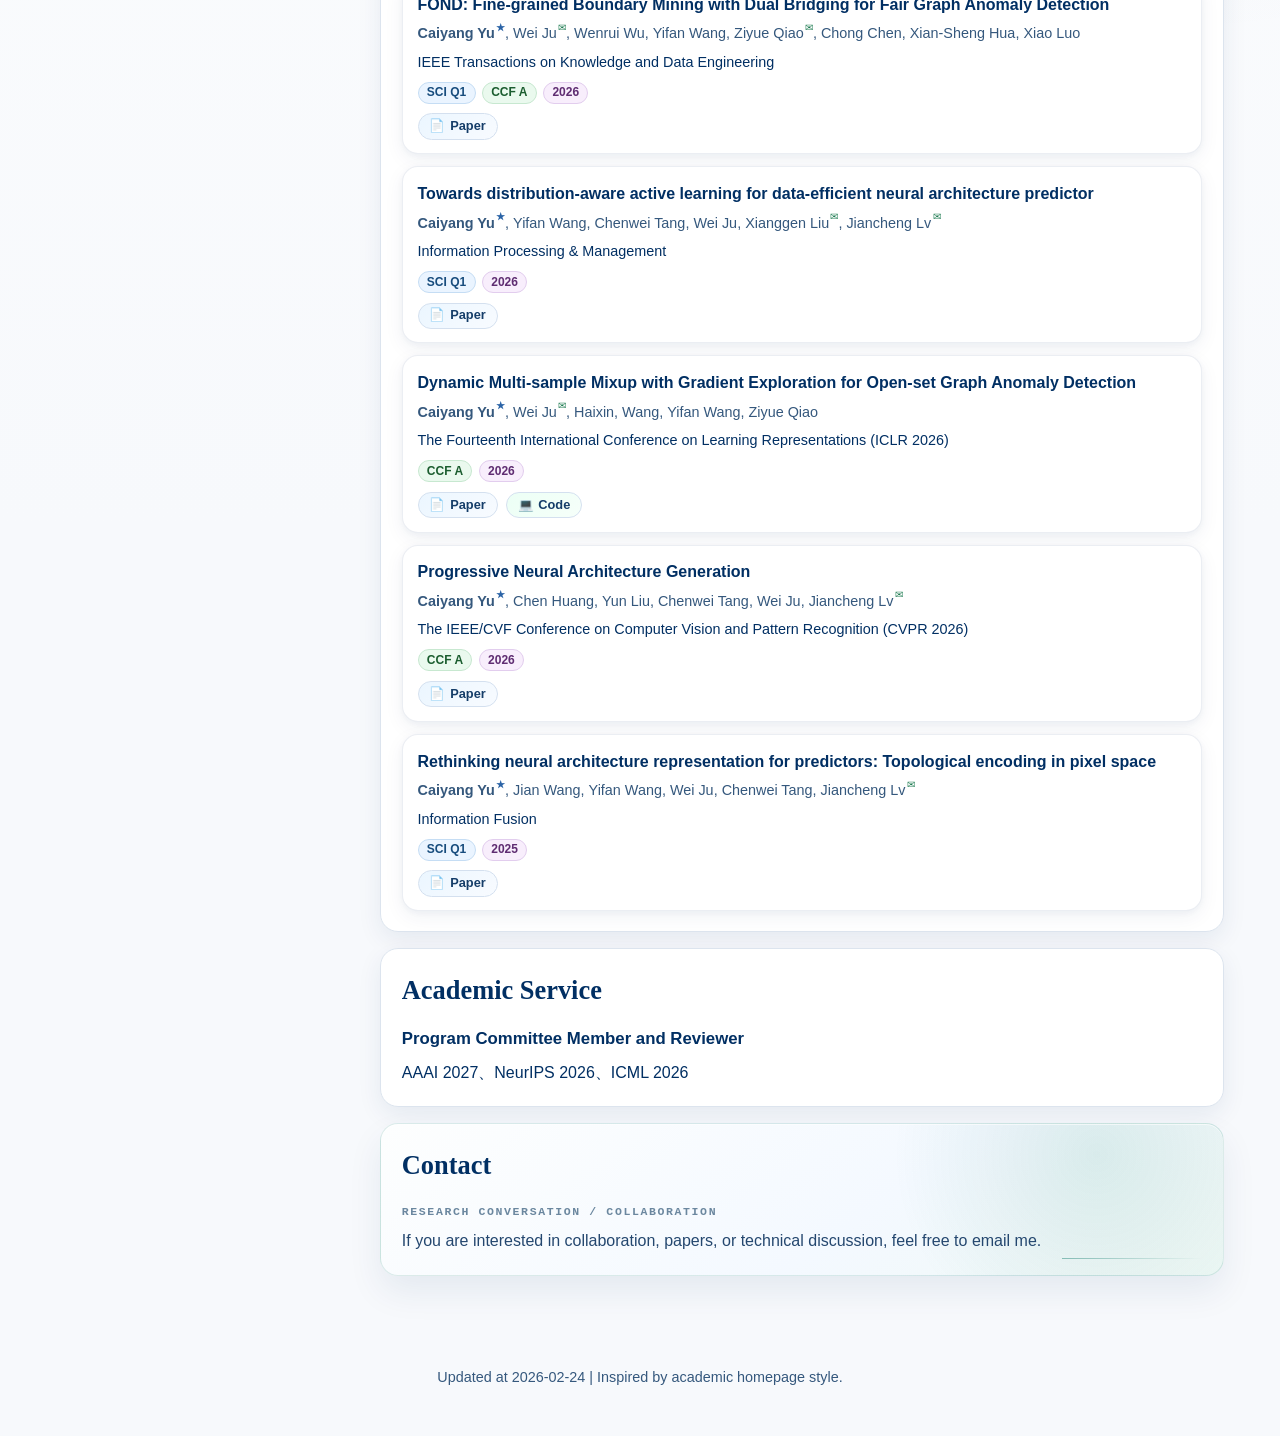
==== commit 281e62db: "Add files via upload" ====
--- a/index.html
+++ b/index.html
@@ -3,18 +3,15 @@
   <head>
     <meta charset="UTF-8" />
     <meta name="viewport" content="width=device-width, initial-scale=1.0" />
-    <title>你的名字 - 个人主页</title>
+    <meta http-equiv="Cache-Control" content="no-cache, no-store, must-revalidate" />
+    <meta http-equiv="Pragma" content="no-cache" />
+    <meta http-equiv="Expires" content="0" />
+    <title>Caiyang Yu - Homepage</title>
     <meta
       name="description"
-      content="个人介绍主页模板，包含简介、教育经历、论文与联系方式�?
+      content="Personal homepage template for profile, publications, projects, and contact."
     />
-    <link rel="preconnect" href="https://fonts.googleapis.com" />
-    <link rel="preconnect" href="https://fonts.gstatic.com" crossorigin />
-    <link
-      href="https://fonts.googleapis.com/css2?family=IBM+Plex+Sans:wght@400;500;600;700&family=Source+Serif+4:opsz,wght@8..60,500;8..60,700&display=swap"
-      rel="stylesheet"
-    />
-    <link rel="stylesheet" href="./assets/css/style.css?v=20260226a9" />
+    <link rel="stylesheet" href="./assets/css/style.css?v=20260824a12" />
   </head>
   <body class="accent-border-top">
     <header class="masthead">
@@ -25,10 +22,8 @@
         <nav class="site-nav" id="siteNav">
           <a href="#overview" class="nav-link active" id="navOverview">Profile</a>
           <a href="#news" class="nav-link" id="navNews">News</a>
+          <a href="#service" class="nav-link" id="navService">Service</a>
           <a href="#publications" class="nav-link" id="navPublications">Publications</a>
-          <a href="#projects" class="nav-link" id="navProjects">Projects</a>
-          <a href="#awards" class="nav-link" id="navAwards">Awards</a>
-          <a href="#journey" class="nav-link" id="navJourney">Journey</a>
           <a href="#contact" class="nav-link" id="navContact">Contact</a>
         </nav>
       </div>
@@ -38,26 +33,17 @@
       <aside class="sidebar">
         <div class="profile-card reveal">
           <img
-            src="./assets/img/avatar.svg"
+            src="./assets/img/caiyang-yu.jpg"
             alt="个人头像"
             class="avatar"
-            width="180"
-            height="180"
+            width="150"
+            height="225"
           />
           <h1 class="name" id="profileName"></h1>
           <p class="title" id="profileTitle"></p>
           <p class="bio" id="profileBio"></p>
           <div class="profile-sections" id="profileSections"></div>
           <ul class="meta-list" id="profileMeta"></ul>
-          <div class="profile-globe-section" id="profileGlobeSection">
-            <div class="clustrmaps-shell">
-              <script
-                type="text/javascript"
-                id="clstr_globe"
-                src="//clustrmaps.com/globe.js?d=Vr-eYn9fNnJRWR6kcXJa5akQlOll4HKWjM--Xfn5inY"
-              ></script>
-            </div>
-          </div>
         </div>
       </aside>
 
@@ -76,6 +62,10 @@
           </div>
         </section>
 
+        <section id="longterm" class="section reveal">
+          <h2 id="longtermTitle">Long-term Needs</h2>
+          <ul class="timeline" id="longtermList"></ul>
+        </section>
         <section id="news" class="section reveal">
           <h2 id="newsTitle">🔥 News</h2>
           <ul class="timeline" id="newsList"></ul>
@@ -91,27 +81,14 @@
           <div class="pub-list" id="pubList"></div>
         </section>
 
-        <section id="projects" class="section reveal">
-          <h2 id="projectsTitle">🛠�?Projects</h2>
-          <div class="chip-group" id="projectFilterChips"></div>
-          <p class="filter-hint" id="projectFilterHint">Multiple selection, intersection filter (AND).</p>
-          <div class="project-list" id="projectList"></div>
-        </section>
-
-        <section id="awards" class="section reveal">
-          <h2 id="awardsTitle">🏆 Awards</h2>
-          <ul class="timeline" id="awardsList"></ul>
-        </section>
-
-        <section id="journey" class="section reveal">
-          <h2 id="journeyTitle">🧭 Journey Timeline</h2>
-          <div class="journey-list" id="journeyList"></div>
+        <section id="service" class="section reveal">
+          <h2 id="serviceTitle">Academic Service</h2>
+          <div class="academic-service-list" id="serviceList"></div>
         </section>
 
         <section id="contact" class="section reveal">
           <h2 id="contactTitle">📮 Contact</h2>
           <p id="contactText"></p>
-          <p><a id="contactEmail" href="mailto:you@example.com">you@example.com</a></p>
         </section>
       </main>
     </div>
@@ -123,7 +100,7 @@
     <script>
       window.CONTENT_BASE_PATH = "./content";
     </script>
-    <script src="./assets/js/main.js?v=20260226a9"></script>
+    <script src="./assets/js/main.js?v=20260824a12"></script>
   </body>
 </html>
 
--- a/assets/css/style.css
+++ b/assets/css/style.css
@@ -13,6 +13,7 @@
   --radius: 12px;
   --radius-lg: 18px;
   --space: 1rem;
+  --scroll-progress: 0;
 }
 
 *,
@@ -22,22 +23,90 @@
 }
 
 html {
-  scroll-behavior: smooth;
+  scroll-behavior: auto;
 }
 
 body {
+  position: relative;
   margin: 0;
+  min-height: 100vh;
   color: var(--text-main);
   background:
     radial-gradient(circle at 15% 10%, rgba(254, 102, 123, 0.08), transparent 28%),
     radial-gradient(circle at 90% 25%, rgba(1, 47, 99, 0.07), transparent 35%),
     linear-gradient(180deg, #ffffff 0%, #f7f9fc 70%);
-  font-family: "IBM Plex Sans", sans-serif;
+  font-family: "Segoe UI", "PingFang SC", "Microsoft YaHei", Arial, sans-serif;
   line-height: 1.65;
+  overflow-x: hidden;
+  animation: none;
 }
 
 body.modal-open {
   overflow: hidden;
+  filter: none !important;
+  animation: none !important;
+}
+
+body::before,
+body::after {
+  content: "";
+  position: fixed;
+  inset: auto;
+  pointer-events: none;
+  z-index: 0;
+  filter: blur(18px);
+}
+
+body::before {
+  top: 6vh;
+  right: -10vw;
+  width: 32vw;
+  height: 32vw;
+  min-width: 300px;
+  min-height: 300px;
+  border-radius: 50%;
+  background: radial-gradient(circle, rgba(254, 102, 123, 0.14) 0%, rgba(254, 102, 123, 0) 68%);
+  animation: none;
+}
+
+body::after {
+  left: -8vw;
+  bottom: 4vh;
+  width: 36vw;
+  height: 36vw;
+  min-width: 320px;
+  min-height: 320px;
+  border-radius: 50%;
+  background: radial-gradient(circle, rgba(26, 79, 138, 0.11) 0%, rgba(26, 79, 138, 0) 72%);
+  animation: none;
+}
+
+.ambient-network {
+  position: fixed;
+  inset: 0;
+  z-index: 0;
+  width: 100%;
+  height: 100%;
+  pointer-events: none;
+  opacity: 0.9;
+  mask-image: linear-gradient(
+    90deg,
+    rgba(0, 0, 0, 0.98) 0%,
+    rgba(0, 0, 0, 0.95) 18%,
+    rgba(0, 0, 0, 0.18) 39%,
+    rgba(0, 0, 0, 0.18) 61%,
+    rgba(0, 0, 0, 0.95) 82%,
+    rgba(0, 0, 0, 0.98) 100%
+  );
+  -webkit-mask-image: linear-gradient(
+    90deg,
+    rgba(0, 0, 0, 0.98) 0%,
+    rgba(0, 0, 0, 0.95) 18%,
+    rgba(0, 0, 0, 0.18) 39%,
+    rgba(0, 0, 0, 0.18) 61%,
+    rgba(0, 0, 0, 0.95) 82%,
+    rgba(0, 0, 0, 0.98) 100%
+  );
 }
 
 .accent-border-top {
@@ -57,9 +126,23 @@
   position: sticky;
   top: 0;
   z-index: 20;
+  overflow: hidden;
   backdrop-filter: blur(8px);
   background: rgba(255, 255, 255, 0.9);
   border-bottom: 1px solid var(--border);
+}
+
+.masthead::after {
+  content: "";
+  position: absolute;
+  left: 0;
+  right: 0;
+  bottom: 0;
+  height: 2px;
+  background: linear-gradient(90deg, rgba(15, 123, 108, 0.95), rgba(254, 102, 123, 0.95));
+  transform-origin: left center;
+  transform: scaleX(calc(var(--scroll-progress) * 0.01));
+  box-shadow: 0 0 12px rgba(15, 123, 108, 0.18);
 }
 
 .masthead__inner {
@@ -72,10 +155,11 @@
 }
 
 .brand {
-  font-family: "Source Serif 4", serif;
+  font-family: Georgia, "Times New Roman", serif;
   font-size: 1.2rem;
   font-weight: 700;
   color: var(--primary-color);
+  letter-spacing: 0.02em;
 }
 
 .site-nav {
@@ -110,6 +194,8 @@
 }
 
 .layout {
+  position: relative;
+  z-index: 1;
   max-width: 1200px;
   margin: 1.2rem auto 0;
   padding: 0 1rem 2.5rem;
@@ -123,9 +209,11 @@
   top: 88px;
   align-self: start;
   max-height: calc(100vh - 104px);
+  perspective: 1400px;
 }
 
 .profile-card {
+  position: relative;
   background: linear-gradient(155deg, #fff 0%, #f4f8ff 100%);
   border: 1px solid var(--border);
   border-radius: var(--radius-lg);
@@ -136,6 +224,35 @@
   scrollbar-gutter: stable;
   -ms-overflow-style: none;
   scrollbar-width: none;
+  transform-style: preserve-3d;
+  transform:
+    perspective(1200px)
+    rotateX(var(--card-tilt-x, 0deg))
+    rotateY(var(--card-tilt-y, 0deg))
+    translateY(var(--card-lift, 0px));
+  transition: transform 0.26s ease, box-shadow 0.26s ease, border-color 0.26s ease;
+}
+
+.profile-card::before {
+  content: "";
+  position: absolute;
+  inset: 0;
+  border-radius: inherit;
+  background:
+    radial-gradient(circle at var(--card-glow-x, 50%) var(--card-glow-y, 22%), rgba(255, 255, 255, 0.78), transparent 28%),
+    linear-gradient(145deg, rgba(255, 255, 255, 0.3), transparent 48%);
+  opacity: 0;
+  transition: opacity 0.26s ease;
+  pointer-events: none;
+}
+
+.profile-card:hover {
+  border-color: rgba(15, 123, 108, 0.22);
+  box-shadow: 0 20px 40px rgba(1, 47, 99, 0.14);
+}
+
+.profile-card:hover::before {
+  opacity: 1;
 }
 
 .profile-card::-webkit-scrollbar {
@@ -146,14 +263,32 @@
 
 .avatar {
   width: 100%;
-  max-width: 180px;
-  aspect-ratio: 1 / 1;
+  max-width: 150px;
+  aspect-ratio: 2 / 3;
   object-fit: cover;
-  border-radius: 50%;
+  object-position: center top;
+  border-radius: 44%;
   border: 4px solid #fff;
   box-shadow: 0 10px 20px rgba(1, 47, 99, 0.16);
   display: block;
   margin: 0 auto 0.9rem;
+  transform-origin: center;
+  transition: transform 0.28s ease, box-shadow 0.28s ease, filter 0.28s ease;
+  will-change: transform;
+}
+
+.avatar:hover {
+  transform: scale(1.16);
+  box-shadow: 0 20px 34px rgba(1, 47, 99, 0.24);
+  filter: saturate(1.03);
+}
+
+.profile-card:hover .avatar {
+  transform: translate3d(0, 0, 28px) scale(1.08);
+}
+
+.profile-card:hover .avatar:hover {
+  transform: translate3d(0, 0, 28px) scale(1.16);
 }
 
 .name {
@@ -161,7 +296,8 @@
   text-align: center;
   font-size: 1.5rem;
   line-height: 1.2;
-  font-family: "Source Serif 4", serif;
+  font-family: Georgia, "Times New Roman", serif;
+  transition: transform 0.26s ease, letter-spacing 0.26s ease;
 }
 
 .title {
@@ -169,18 +305,21 @@
   text-align: center;
   color: var(--accent-color);
   font-weight: 600;
+  transition: transform 0.26s ease, color 0.26s ease;
 }
 
 .bio {
   margin: 0 0 0.8rem;
   color: var(--text-muted);
   font-size: 0.95rem;
+  transition: transform 0.26s ease, opacity 0.26s ease;
 }
 
 .profile-sections {
   margin: 0 0 0.8rem;
   display: grid;
   gap: 0.55rem;
+  transition: transform 0.26s ease;
 }
 
 .profile-section {
@@ -212,6 +351,7 @@
   display: grid;
   gap: 0.9rem;
   font-size: 0.92rem;
+  transition: transform 0.26s ease;
 }
 
 .meta-item {
@@ -245,10 +385,20 @@
   line-height: 1.2;
 }
 
-.profile-globe-section {
-  margin-top: 0.9rem;
-  padding-top: 0.75rem;
-  border-top: 1px dashed #d6e1f0;
+.profile-card:hover .name {
+  transform: translate3d(0, -2px, 26px);
+  letter-spacing: 0.015em;
+}
+
+.profile-card:hover .title {
+  transform: translate3d(0, -1px, 20px);
+  color: #e95b72;
+}
+
+.profile-card:hover .bio,
+.profile-card:hover .profile-sections,
+.profile-card:hover .meta-list {
+  transform: translate3d(0, 0, 14px);
 }
 
 .profile-time-section {
@@ -323,32 +473,6 @@
   white-space: nowrap;
 }
 
-.profile-globe-title {
-  margin: 0 0 0.55rem;
-  font-size: 0.8rem;
-  letter-spacing: 0.04em;
-  text-transform: uppercase;
-  color: var(--text-muted);
-}
-
-.clustrmaps-shell {
-  min-height: 178px;
-  display: flex;
-  align-items: center;
-  justify-content: center;
-}
-
-#clstr_globe {
-  display: block;
-  width: 197px;
-  min-height: 214px;
-}
-
-.clustrmaps-shell .clstrm_outer {
-  transform: scale(0.82);
-  transform-origin: top center;
-}
-
 .content {
   min-width: 0;
 }
@@ -358,17 +482,21 @@
 }
 
 .section {
+  position: relative;
   background: var(--bg-white);
   border: 1px solid var(--border);
   border-radius: var(--radius-lg);
   box-shadow: var(--shadow);
   padding: 1.25rem 1.3rem;
   margin-bottom: 1rem;
+  overflow: hidden;
+  isolation: isolate;
 }
 
 .section h2 {
   margin: 0 0 0.9rem;
-  font-family: "Source Serif 4", serif;
+  position: relative;
+  font-family: Georgia, "Times New Roman", serif;
   font-size: 1.65rem;
   color: var(--primary-color);
 }
@@ -381,7 +509,7 @@
 }
 
 .section-title-link {
-  font-family: "IBM Plex Sans", sans-serif;
+  font-family: "Segoe UI", "PingFang SC", "Microsoft YaHei", Arial, sans-serif;
   font-size: 1rem;
   font-weight: 600;
   color: var(--primary-light);
@@ -424,11 +552,68 @@
   border-radius: var(--radius);
   background: linear-gradient(160deg, #ffffff, #f6f9ff);
   padding: 1rem 1rem 2rem;
+  overflow: hidden;
+}
+
+.summary-card::before {
+  content: "";
+  position: absolute;
+  inset: 0 auto 0 0;
+  width: 5px;
+  background: linear-gradient(180deg, rgba(15, 123, 108, 0.85), rgba(254, 102, 123, 0.75));
+  border-radius: 999px;
 }
 
 .summary-text {
   margin: 0;
   font-size: 1.02rem;
+}
+
+.summary-text--staged {
+  display: block;
+}
+
+.summary-segment {
+  display: inline;
+  white-space: normal;
+  opacity: 0;
+  transform: translate3d(0, 18px, 0);
+  filter: blur(8px);
+  transition:
+    opacity 0.54s ease,
+    transform 0.62s cubic-bezier(0.16, 1, 0.3, 1),
+    filter 0.45s ease;
+  transition-delay: var(--segment-delay, 0ms);
+}
+
+#overview.in .summary-segment {
+  opacity: 1;
+  transform: translate3d(0, 0, 0);
+  filter: blur(0);
+}
+
+.summary-text a {
+  color: #0f7b6c;
+  font-weight: 600;
+  text-decoration: none;
+  border-bottom: 2px solid rgba(15, 123, 108, 0.4);
+  background: linear-gradient(180deg, transparent 62%, rgba(15, 123, 108, 0.12) 62%);
+  transition:
+    color 0.2s ease,
+    border-color 0.2s ease,
+    background 0.2s ease;
+}
+
+.summary-text a:hover {
+  color: #0b5f54;
+  border-bottom-color: rgba(11, 95, 84, 0.7);
+  background: linear-gradient(180deg, transparent 52%, rgba(15, 123, 108, 0.2) 52%);
+}
+
+.summary-text a:focus-visible {
+  outline: 2px solid rgba(15, 123, 108, 0.3);
+  outline-offset: 2px;
+  border-radius: 2px;
 }
 
 .feature-grid {
@@ -447,50 +632,232 @@
 
 .timeline {
   display: grid;
-  gap: 0.4rem;
+  gap: 0.55rem;
+}
+
+#news .timeline {
+  position: relative;
+  gap: 0.7rem;
 }
 
 #news .timeline li {
-  border-radius: 8px;
-  padding: 0.22rem 0.38rem;
+  position: relative;
+  border-radius: 11px;
+  border: 1px solid #dbe7f5;
+  border-left: 4px solid #7ea2d1;
+  background: linear-gradient(155deg, #ffffff 0%, #f7fbff 100%);
+  padding: 0.56rem 0.7rem 0.62rem;
   transition:
     transform 0.2s ease,
     box-shadow 0.2s ease,
-    background-color 0.2s ease;
+    background-color 0.2s ease,
+    border-color 0.2s ease;
   transform-origin: left center;
 }
 
 #news .timeline li:hover {
-  transform: translateX(4px) scale(1.015);
-  background: linear-gradient(135deg, #ffffff 0%, #f7fbff 100%);
+  transform: translateX(4px);
   box-shadow: 0 10px 20px rgba(1, 47, 99, 0.1);
+}
+
+#news .timeline li.news-type-publication {
+  border-left-color: #0f7a88;
+  background: linear-gradient(150deg, #ffffff 0%, #edf9fb 100%);
+}
+
+#news .timeline li.news-type-service {
+  border-left-color: #9f6b2f;
+  background: linear-gradient(150deg, #ffffff 0%, #fff7ed 100%);
+}
+
+#news .timeline li.news-type-update {
+  border-left-color: #3465b2;
+  background: linear-gradient(150deg, #ffffff 0%, #eef4ff 100%);
+}
+
+#news .timeline li.news-type-award {
+  border-left-color: #b98316;
+  background: linear-gradient(150deg, #ffffff 0%, #fff9eb 100%);
+}
+
+#news .timeline li.news-type-talk {
+  border-left-color: #7a55b5;
+  background: linear-gradient(150deg, #ffffff 0%, #f7f1ff 100%);
+}
+
+#news .timeline li.news-type-teaching {
+  border-left-color: #32805f;
+  background: linear-gradient(150deg, #ffffff 0%, #eefaf4 100%);
+}
+
+#news .timeline li.news-type-project {
+  border-left-color: #3676a8;
+  background: linear-gradient(150deg, #ffffff 0%, #eef7ff 100%);
+}
+
+#news .timeline li.news-type-other {
+  border-left-color: #718096;
+  background: linear-gradient(150deg, #ffffff 0%, #f4f6f9 100%);
+}
+
+#news .news-line {
+  display: grid;
+  grid-template-columns: max-content max-content minmax(0, 1fr) max-content;
+  align-items: center;
+  gap: 0.55rem;
+  min-width: 0;
+}
+
+#news .news-marker {
+  width: 0.78rem;
+  height: 0.78rem;
+  border-radius: 999px;
+  background: linear-gradient(135deg, rgba(15, 123, 108, 0.9), rgba(26, 79, 138, 0.95));
+  box-shadow: 0 0 0 4px rgba(15, 123, 108, 0.12);
+  transform: scale(0.88);
+}
+
+#news .news-date {
+  display: inline-flex;
+  align-items: center;
+  justify-content: center;
+  padding: 0.2rem 0.46rem;
+  border-radius: 999px;
+  background: rgba(235, 244, 255, 0.82);
+  border: 1px solid #d2e1f2;
+  font-family: Consolas, "Courier New", monospace;
+  font-size: 0.74rem;
+  font-weight: 700;
+  color: #45688f;
+  white-space: nowrap;
+}
+
+#news .news-main {
+  min-width: 0;
+  flex: 1 1 auto;
+  white-space: normal;
+  line-height: 1.45;
+}
+
+#news .news-pill {
+  margin-left: auto;
+  flex: 0 0 auto;
+  display: inline-flex;
+  align-items: center;
+  border-radius: 999px;
+  padding: 0.12rem 0.5rem;
+  font-size: 0.72rem;
+  font-weight: 700;
+  letter-spacing: 0.02em;
+  border: 1px solid transparent;
+}
+
+#news .news-pill-publication {
+  color: #0f6672;
+  border-color: #b2dfe6;
+  background: #e9f8fb;
+}
+
+#news .news-pill-service {
+  color: #7d4f1b;
+  border-color: #f0d4b3;
+  background: #fff2e2;
+}
+
+#news .news-pill-update {
+  color: #2b4f92;
+  border-color: #c6d6f5;
+  background: #edf3ff;
+}
+
+#news .news-pill-award {
+  color: #80580b;
+  border-color: #ecd39e;
+  background: #fff4d9;
+}
+
+#news .news-pill-talk {
+  color: #654199;
+  border-color: #d9c6ef;
+  background: #f4edff;
+}
+
+#news .news-pill-teaching {
+  color: #236448;
+  border-color: #bfe2cf;
+  background: #eaf8f0;
+}
+
+#news .news-pill-project {
+  color: #285d86;
+  border-color: #bed9ee;
+  background: #eaf5fd;
+}
+
+#news .news-pill-other {
+  color: #526174;
+  border-color: #d4dce6;
+  background: #f0f3f7;
+}
+
+.academic-service-list {
+  color: var(--text-color);
+}
+
+.academic-service-role {
+  margin: 0 0 0.45rem;
+  color: var(--primary-color);
+  font-size: 1.15rem;
+  line-height: 1.45;
+}
+
+.academic-service-summary {
+  margin: 0;
+  color: var(--primary-color);
+  font-size: 1rem;
+  line-height: 1.65;
 }
 
 .timeline li.news-latest {
   position: relative;
-  padding-left: 0;
-  font-weight: 600;
-}
-
-.timeline li.news-latest::after {
-  content: "LATEST";
-  margin-left: 0.45rem;
-  display: inline-block;
-  font-size: 0.68rem;
-  letter-spacing: 0.06em;
-  font-weight: 700;
-  color: var(--accent-color);
-  vertical-align: middle;
-  animation: latestBlink 1.2s ease-in-out infinite;
-}
-
-@keyframes latestBlink {
+  animation: none;
+}
+
+#news .news-item.in .news-marker {
+  animation: none;
+}
+
+@keyframes newsLatestPulse {
   0%,
   100% {
+    box-shadow:
+      0 0 0 rgba(37, 104, 185, 0),
+      0 6px 14px rgba(1, 47, 99, 0.08);
+    filter: saturate(1);
+  }
+  50% {
+    box-shadow:
+      0 0 0 2px rgba(37, 104, 185, 0.22),
+      0 12px 24px rgba(1, 47, 99, 0.16);
+    filter: saturate(1.08);
+  }
+}
+
+@keyframes newsMarkerGlow {
+  0% {
+    transform: scale(0.2);
+    opacity: 0;
+    box-shadow: 0 0 0 0 rgba(15, 123, 108, 0.2);
+  }
+  60% {
+    transform: scale(1.16);
     opacity: 1;
-  }
-  50% {
-    opacity: 0.35;
+    box-shadow: 0 0 0 10px rgba(15, 123, 108, 0);
+  }
+  100% {
+    transform: scale(1);
+    opacity: 1;
+    box-shadow: 0 0 0 4px rgba(15, 123, 108, 0.12);
   }
 }
 
@@ -608,6 +975,10 @@
   min-width: 0;
 }
 
+.pub-filter-row--all {
+  align-items: center;
+}
+
 .pub-filter-group > .pub-filter-row:first-child {
   grid-column: 1 / -1;
 }
@@ -637,39 +1008,43 @@
   white-space: nowrap;
 }
 
-.pub-sort-switch {
+.filter-hint--authors .hint-author-pair {
   display: inline-flex;
   align-items: center;
-  gap: 0.32rem;
+  gap: 0.5rem;
+}
+
+.pub-selected-count {
   margin-left: auto;
-}
-
-.pub-sort-divider {
+  display: inline-flex;
+  align-items: center;
+  gap: 0.46rem;
   color: var(--text-muted);
-  font-size: 0.83rem;
+  white-space: nowrap;
+}
+
+.pub-selected-count-number {
+  display: inline-flex;
+  align-items: center;
+  justify-content: center;
+  min-width: 2.5rem;
+  padding: 0.28rem 0.78rem;
+  border-radius: 999px;
+  border: 1px solid #bed8f7;
+  background: linear-gradient(135deg, #eef6ff 0%, #deecff 100%);
+  color: #1e4f8a;
+  font-size: 1.15rem;
+  font-weight: 800;
+  letter-spacing: 0.01em;
   line-height: 1;
-}
-
-.pub-sort-btn {
-  border: 0;
-  border-radius: 0;
-  background: transparent;
+  box-shadow: 0 8px 18px rgba(40, 96, 173, 0.16);
+}
+
+.pub-selected-count-label {
+  font-size: 0.78rem;
+  font-weight: 600;
+  letter-spacing: 0.01em;
   color: var(--text-muted);
-  font-size: 0.84rem;
-  font-weight: 600;
-  line-height: 1;
-  padding: 0;
-  cursor: pointer;
-  transition: color 0.18s ease;
-}
-
-.pub-sort-btn.active {
-  color: var(--primary-color);
-  font-weight: 700;
-}
-
-.pub-sort-btn:hover {
-  color: var(--accent-color);
 }
 
 .chip {
@@ -681,6 +1056,24 @@
   cursor: pointer;
   font-size: 0.85rem;
   font-weight: 600;
+  display: inline-flex;
+  align-items: center;
+  gap: 0.35rem;
+}
+
+.chip-count-badge {
+  display: inline-flex;
+  align-items: center;
+  justify-content: center;
+  min-width: 1.15rem;
+  height: 1.15rem;
+  padding: 0 0.35rem;
+  border-radius: 999px;
+  font-size: 0.72rem;
+  font-weight: 700;
+  line-height: 1;
+  background: #e9f1fc;
+  color: #0b3a6f;
 }
 
 .chip.active,
@@ -690,9 +1083,16 @@
   color: #fff;
 }
 
+.chip.active .chip-count-badge,
+.chip:hover .chip-count-badge {
+  background: rgba(255, 255, 255, 0.24);
+  color: #fff;
+}
+
 .pub-list {
   display: grid;
   gap: 0.75rem;
+  transition: filter 0.22s ease, opacity 0.22s ease;
 }
 
 .pub-card {
@@ -707,7 +1107,12 @@
   padding: 0;
   overflow: hidden;
   box-shadow: 0 6px 20px rgba(1, 47, 99, 0.06), 0 2px 6px rgba(1, 47, 99, 0.04);
-  transition: transform 0.22s ease, box-shadow 0.22s ease;
+  transition:
+    transform 0.22s ease,
+    box-shadow 0.22s ease,
+    opacity 0.22s ease,
+    filter 0.22s ease,
+    border-color 0.22s ease;
 }
 
 .pub-card--text-only {
@@ -720,8 +1125,8 @@
 }
 
 .pub-card:hover {
-  transform: translateY(-2px);
-  box-shadow: 0 12px 26px rgba(1, 47, 99, 0.11), 0 4px 12px rgba(1, 47, 99, 0.08);
+  transform: none;
+  box-shadow: 0 6px 20px rgba(1, 47, 99, 0.06), 0 2px 6px rgba(1, 47, 99, 0.04);
 }
 
 .pub-card:focus-within,
@@ -759,12 +1164,29 @@
   align-items: center;
   justify-content: center;
   background: rgba(248, 251, 255, 0.72);
-  transition: transform 0.2s ease, box-shadow 0.2s ease;
-}
-
-.pub-thumb-button:hover {
-  transform: scale(1.015);
-  box-shadow: 0 8px 16px rgba(1, 47, 99, 0.14);
+}
+
+.pub-thumb-button::before,
+.pub-thumb-button::after {
+  content: "";
+  position: absolute;
+  inset: 0;
+  border-radius: inherit;
+  pointer-events: none;
+}
+
+.pub-thumb-button::before {
+  inset: 8px;
+  border: 1px solid rgba(80, 125, 185, 0.16);
+  box-shadow: inset 0 0 0 1px rgba(255, 255, 255, 0.42);
+  opacity: 0.9;
+}
+
+.pub-thumb-button::after {
+  background:
+    linear-gradient(90deg, rgba(15, 123, 108, 0.08), transparent 34%, transparent 66%, rgba(254, 102, 123, 0.08)),
+    radial-gradient(circle at 50% 45%, rgba(255, 255, 255, 0.3), transparent 55%);
+  opacity: 0;
 }
 
 .pub-thumb-corner-label {
@@ -792,7 +1214,7 @@
   height: 100%;
   max-width: none;
   max-height: none;
-  object-fit: cover;
+  object-fit: contain;
   display: block;
   background: transparent;
   border-radius: 6px;
@@ -1003,13 +1425,9 @@
   background: linear-gradient(135deg, #ecfff5, #f6fffa);
 }
 
-.pub-action--cite {
-  background: linear-gradient(135deg, #fff4e8, #fff9f3);
-}
-
 .pub-action:hover {
-  transform: scale(1.08);
-  box-shadow: 0 10px 18px rgba(1, 47, 99, 0.16);
+  transform: none;
+  box-shadow: none;
   color: #0a2f58;
 }
 
@@ -1019,68 +1437,6 @@
 
 .pub-action__text {
   display: inline-block;
-}
-
-.pub-cite {
-  position: relative;
-  display: inline-flex;
-}
-
-.pub-cite::before {
-  content: "";
-  position: absolute;
-  left: -0.2rem;
-  right: -0.2rem;
-  bottom: 100%;
-  height: 0.55rem;
-}
-
-.pub-cite-menu {
-  position: absolute;
-  left: 0;
-  bottom: 100%;
-  min-width: 148px;
-  display: grid;
-  gap: 0.22rem;
-  padding: 0.32rem;
-  border-radius: 10px;
-  border: 1px solid #d5e2f2;
-  background: #fff;
-  box-shadow: 0 12px 24px rgba(1, 47, 99, 0.14);
-  opacity: 0;
-  visibility: hidden;
-  transform: translateY(-6px);
-  pointer-events: none;
-  transition: opacity 0.16s ease, transform 0.16s ease, visibility 0.16s ease;
-  z-index: 25;
-}
-
-.pub-cite:hover .pub-cite-menu,
-.pub-cite:focus-within .pub-cite-menu {
-  opacity: 1;
-  visibility: visible;
-  transform: translateY(0);
-  pointer-events: auto;
-}
-
-.pub-cite-option {
-  appearance: none;
-  border: 1px solid #d7e3f2;
-  border-radius: 8px;
-  background: #f8fbff;
-  color: #133d6a;
-  font-family: inherit;
-  font-size: 0.76rem;
-  font-weight: 600;
-  text-align: left;
-  padding: 0.34rem 0.42rem;
-  cursor: pointer;
-}
-
-.pub-cite-option:hover {
-  border-color: transparent;
-  color: #fff;
-  background: linear-gradient(135deg, var(--primary-color), var(--accent-color));
 }
 
 .transient-toast {
@@ -1183,8 +1539,10 @@
 }
 
 .footer {
+  position: relative;
+  z-index: 1;
   text-align: center;
-  padding: 0.9rem 1rem 1.6rem;
+  padding: 1.2rem 1rem 2rem;
   font-size: 0.9rem;
   color: var(--text-muted);
 }
@@ -1210,26 +1568,32 @@
 
 .pub-image-modal__panel {
   position: relative;
-  max-width: min(84vw, 980px);
-  max-height: 86vh;
-  display: grid;
-  place-items: center;
+  width: 100vw;
+  height: 100vh;
+  display: flex;
+  align-items: center;
+  justify-content: center;
+  padding: 6vh 6vw;
 }
 
 .pub-image-modal__img {
-  max-width: min(84vw, 980px);
-  max-height: 82vh;
+  max-width: min(78vw, 1080px);
+  max-height: 74vh;
   width: auto;
   height: auto;
   display: block;
   border-radius: 0;
   box-shadow: none;
+  object-fit: contain;
+  transform: none !important;
+  transform-origin: center center !important;
+  filter: none !important;
 }
 
 .pub-image-modal__pdf {
   display: none;
-  width: min(90vw, 980px);
-  height: min(84vh, 920px);
+  width: min(78vw, 1080px);
+  height: 74vh;
   border: 0;
   background: #fff;
 }
@@ -1312,7 +1676,7 @@
 
 .email-modal__card {
   position: relative;
-  width: min(92vw, 380px);
+  width: min(92vw, 430px);
   background: linear-gradient(155deg, #ffffff 0%, #f5f9ff 100%);
   border: 1px solid #d5e2f2;
   border-radius: 16px;
@@ -1353,15 +1717,27 @@
 .email-modal__title {
   margin: 0.25rem 0 0.45rem;
   font-size: 1.25rem;
-  font-family: "Source Serif 4", serif;
-}
-
-.email-modal__address {
-  margin: 0 0 0.85rem;
-  padding: 0.58rem 0.68rem;
-  border: 1px dashed #bfd2e9;
+  font-family: Georgia, "Times New Roman", serif;
+}
+
+.email-modal__list {
+  display: grid;
+  gap: 0.55rem;
+}
+
+.email-modal__row {
+  display: grid;
+  grid-template-columns: minmax(0, 1fr) 2.1rem;
+  gap: 0.55rem;
+  align-items: center;
+  padding: 0.55rem 0.6rem;
+  border: 1px solid #d7e3f1;
   border-radius: 10px;
   background: #fff;
+}
+
+.email-modal__address {
+  min-width: 0;
   word-break: break-all;
   font-weight: 600;
 }
@@ -1370,20 +1746,26 @@
   border: 1px solid #cadaef;
   background: #fff;
   color: var(--primary-color);
-  border-radius: 999px;
-  padding: 0.45rem 0.8rem;
-  font-size: 0.88rem;
-  font-weight: 700;
+  width: 2.1rem;
+  height: 2.1rem;
+  border-radius: 8px;
+  padding: 0;
   cursor: pointer;
   display: inline-flex;
   align-items: center;
-  gap: 0.45rem;
+  justify-content: center;
 }
 
 .email-modal__copy:hover {
   border-color: transparent;
   color: #fff;
   background: linear-gradient(135deg, var(--primary-color), var(--accent-color));
+}
+
+.email-modal__copy.copied {
+  border-color: #87cbb8;
+  color: #fff;
+  background: #0f7b6c;
 }
 
 .copy-icon {
@@ -1415,14 +1797,138 @@
 }
 
 .reveal {
-  opacity: 0;
-  transform: translateY(14px);
+  opacity: 1;
+  transform: none;
+  filter: none;
+  transition: none;
+  will-change: auto;
 }
 
 .reveal.in {
   opacity: 1;
-  transform: translateY(0);
-  transition: opacity 0.45s ease, transform 0.45s ease;
+  transform: none;
+  filter: none;
+}
+
+*,
+*::before,
+*::after {
+  animation: none !important;
+  transition: none !important;
+}
+
+#contact {
+  background:
+    radial-gradient(circle at 85% 20%, rgba(15, 123, 108, 0.11), transparent 28%),
+    linear-gradient(145deg, #fdfefe 0%, #f4f9ff 58%, #eef8f5 100%);
+  border-color: rgba(15, 123, 108, 0.14);
+  box-shadow:
+    0 16px 34px rgba(1, 47, 99, 0.08),
+    inset 0 1px 0 rgba(255, 255, 255, 0.6);
+}
+
+#contact::after {
+  content: "";
+  position: absolute;
+  inset: auto 1.3rem 1rem auto;
+  width: 140px;
+  height: 1px;
+  background: linear-gradient(90deg, rgba(15, 123, 108, 0.6), rgba(15, 123, 108, 0));
+  opacity: 0.75;
+}
+
+#contactText {
+  max-width: 42rem;
+  margin: 0;
+  font-size: 1rem;
+  color: #24476f;
+  line-height: 1.75;
+}
+
+#contactText::before {
+  content: "Research conversation / Collaboration";
+  display: block;
+  margin-bottom: 0.34rem;
+  font-family: Consolas, "Courier New", monospace;
+  font-size: 0.72rem;
+  font-weight: 700;
+  letter-spacing: 0.14em;
+  text-transform: uppercase;
+  color: #6b879f;
+}
+
+body.page-leaving .masthead,
+body.page-leaving .layout,
+body.page-leaving .footer {
+  opacity: 0;
+  transform: translateY(12px);
+  transition: opacity 0.18s ease, transform 0.18s ease;
+}
+
+@keyframes atmosphereDriftA {
+  0% {
+    transform: translate3d(0, 0, 0) scale(1);
+  }
+  100% {
+    transform: translate3d(-3vw, 4vh, 0) scale(1.08);
+  }
+}
+
+@keyframes atmosphereDriftB {
+  0% {
+    transform: translate3d(0, 0, 0) scale(1);
+  }
+  100% {
+    transform: translate3d(4vw, -3vh, 0) scale(1.06);
+  }
+}
+
+@keyframes pageEnter {
+  0% {
+    opacity: 0;
+    filter: saturate(0.96);
+  }
+  100% {
+    opacity: 1;
+    filter: saturate(1);
+  }
+}
+
+@media (prefers-reduced-motion: reduce) {
+  body {
+    animation: none;
+  }
+
+  body::before,
+  body::after {
+    animation: none;
+  }
+
+  .avatar,
+  .pub-thumb-button,
+  .pub-thumb-img,
+  .pub-thumb-pdf-canvas,
+  .reveal {
+    transition: none;
+  }
+
+  .avatar:hover,
+  .pub-thumb-button:hover,
+  .pub-thumb-button:hover .pub-thumb-img,
+  .pub-thumb-button:hover .pub-thumb-pdf-canvas,
+  .reveal,
+  .reveal.in {
+    transform: none;
+    filter: none;
+    opacity: 1;
+  }
+
+  .summary-segment {
+    opacity: 1;
+    transform: none;
+    filter: none;
+  }
+
 }
 
 @media (max-width: 1000px) {
@@ -1509,4 +2015,22 @@
     padding: 0 12px 12px;
   }
 
-}
+  #news .news-line {
+    grid-template-columns: max-content 1fr;
+    align-items: start;
+  }
+
+  #news .news-pill {
+    margin-left: 1.35rem;
+  }
+
+  #news .news-date {
+    grid-column: 2;
+    justify-self: start;
+  }
+
+  #news .news-main {
+    grid-column: 2;
+  }
+
+}
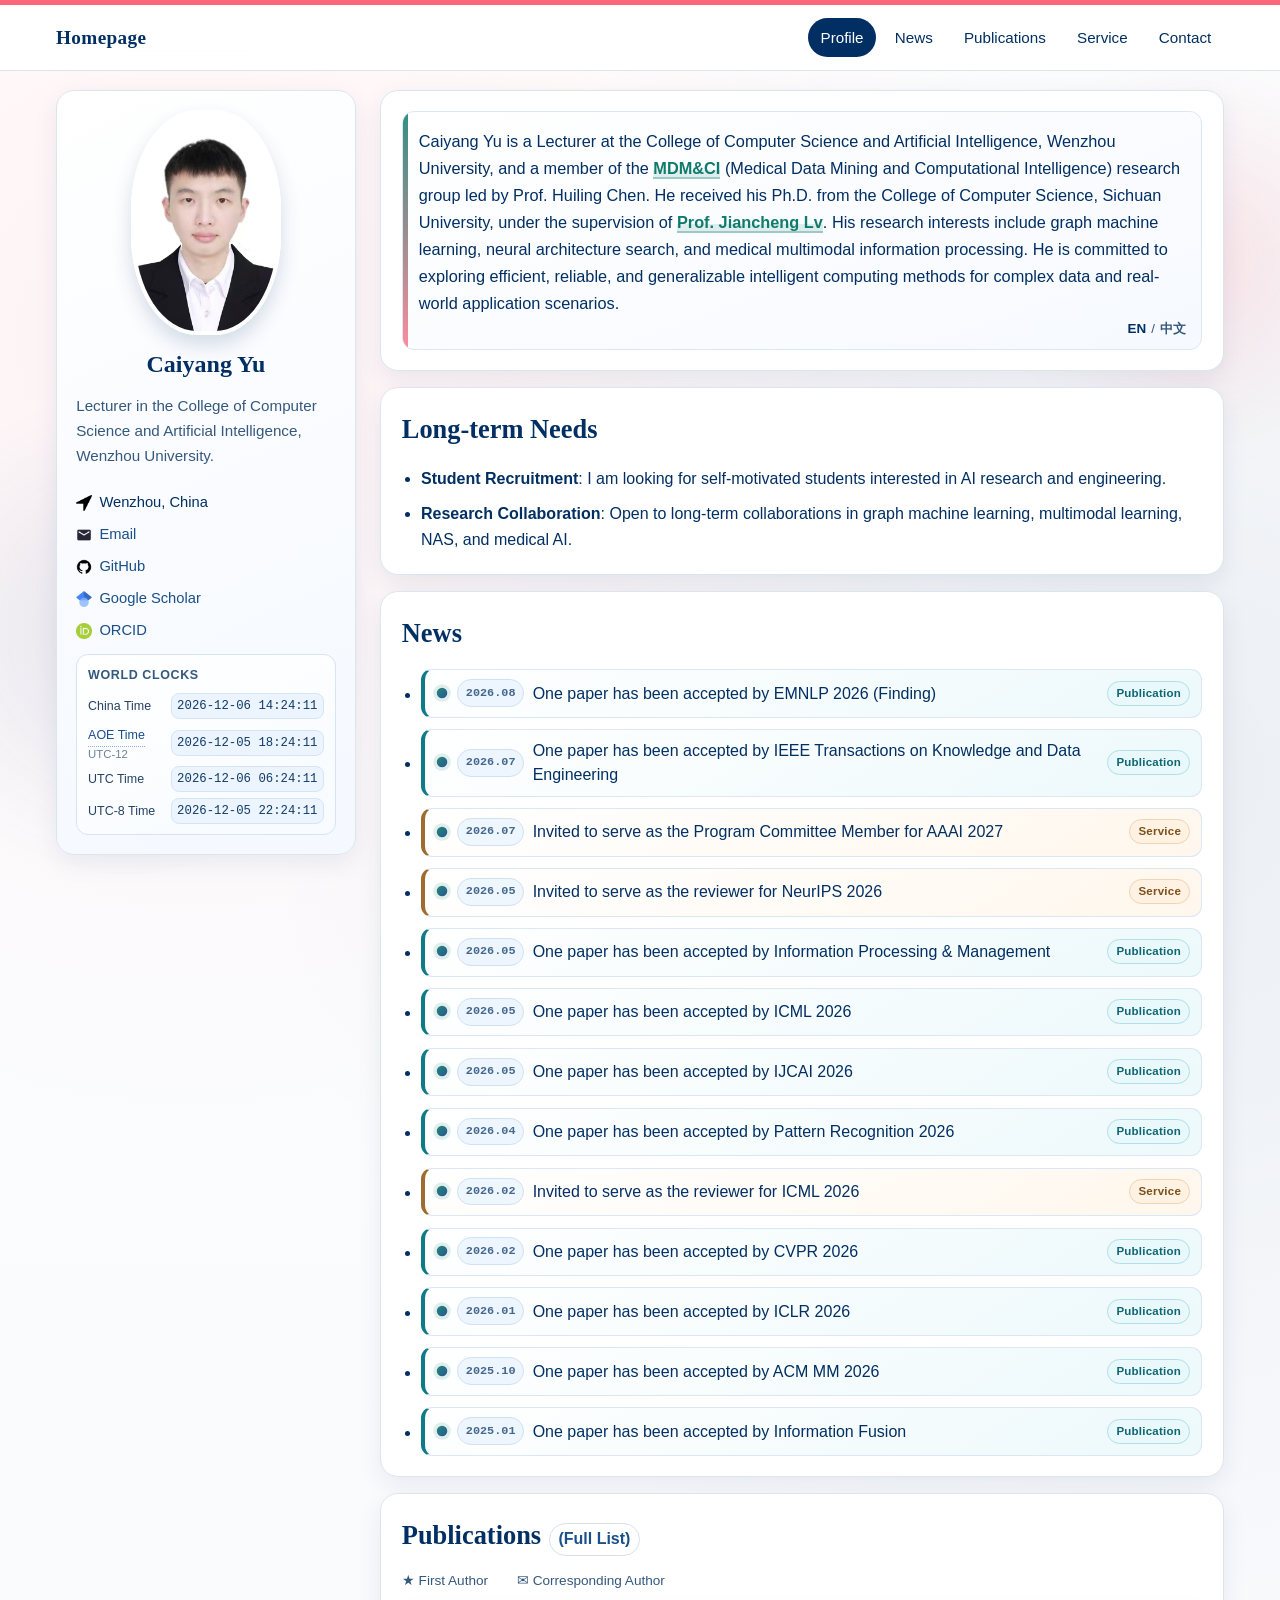
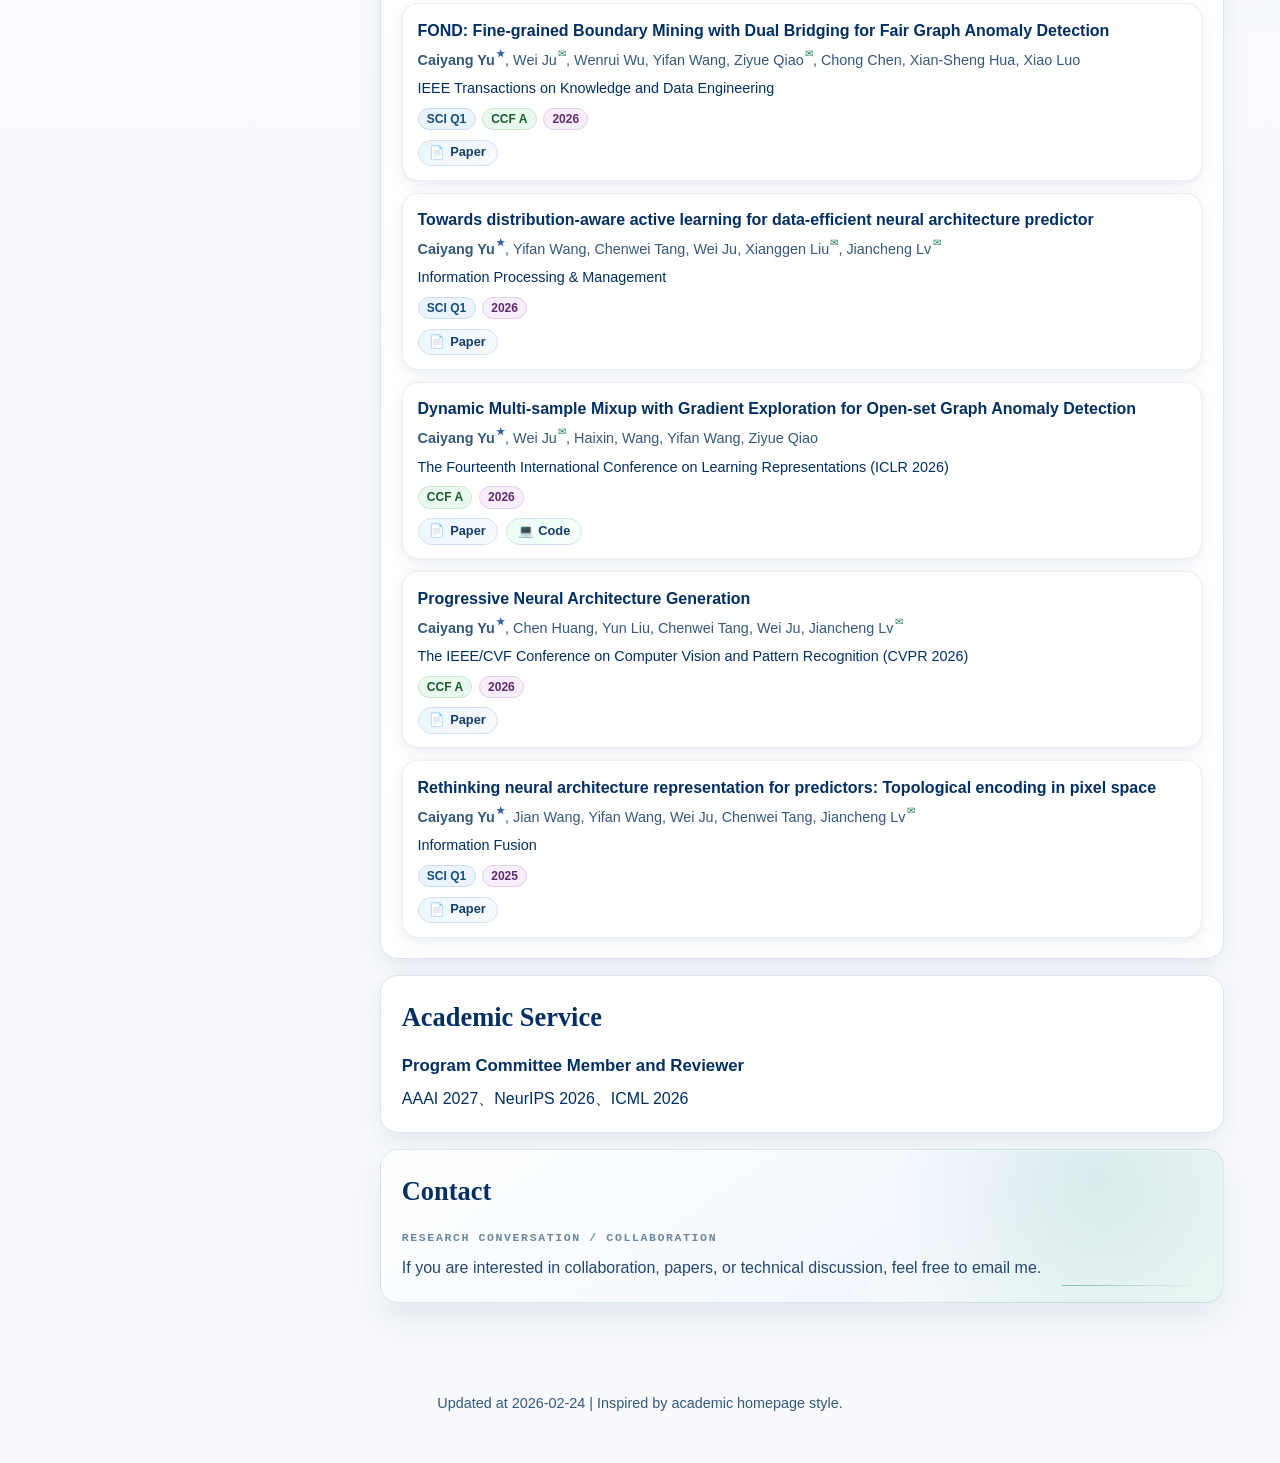
==== commit 160061e0: "Add files via upload" ====
--- a/index.html
+++ b/index.html
@@ -9,21 +9,23 @@
     <title>Caiyang Yu - Homepage</title>
     <meta
       name="description"
-      content="Personal homepage template for profile, publications, projects, and contact."
+      content="Caiyang Yu's personal homepage, publications, academic service, and contact information."
     />
-    <link rel="stylesheet" href="./assets/css/style.css?v=20260824a12" />
+    <script>document.documentElement.classList.add("js");</script>
+    <link rel="stylesheet" href="./assets/css/style.css?v=20260828a13" />
   </head>
-  <body class="accent-border-top">
+  <body class="accent-border-top content-loading" aria-busy="true">
     <header class="masthead">
       <div class="masthead__inner">
         <a class="brand" href="#overview">Homepage</a>
         <button class="menu-toggle" id="menuToggle" aria-label="Toggle navigation menu">
-          �?        </button>
+          &#9776;
+        </button>
         <nav class="site-nav" id="siteNav">
           <a href="#overview" class="nav-link active" id="navOverview">Profile</a>
           <a href="#news" class="nav-link" id="navNews">News</a>
+          <a href="#publications" class="nav-link" id="navPublications">Publications</a>
           <a href="#service" class="nav-link" id="navService">Service</a>
-          <a href="#publications" class="nav-link" id="navPublications">Publications</a>
           <a href="#contact" class="nav-link" id="navContact">Contact</a>
         </nav>
       </div>
@@ -34,7 +36,7 @@
         <div class="profile-card reveal">
           <img
             src="./assets/img/caiyang-yu.jpg"
-            alt="个人头像"
+            alt="Caiyang Yu profile photo"
             class="avatar"
             width="150"
             height="225"
@@ -51,12 +53,11 @@
         <section id="overview" class="section reveal">
           <div class="overview-grid">
             <article class="summary-card">
-              <p class="summary-text" id="summaryText">
-                这里会展示你最核心的身份与方向，一屏让访问者知道你是谁、你做什么、为什么值得合作�?              </p>
+              <p class="summary-text" id="summaryText"></p>
               <div class="lang-switch lang-switch-inline" id="langSwitch" aria-label="Language switch">
                 <button type="button" class="lang-btn active" id="langBtnEn" data-lang="en">EN</button>
                 <span class="lang-divider" aria-hidden="true">/</span>
-                <button type="button" class="lang-btn" id="langBtnZh" data-lang="zh">����</button>
+                <button type="button" class="lang-btn" id="langBtnZh" data-lang="zh">中文</button>
               </div>
             </article>
           </div>
@@ -67,7 +68,7 @@
           <ul class="timeline" id="longtermList"></ul>
         </section>
         <section id="news" class="section reveal">
-          <h2 id="newsTitle">🔥 News</h2>
+          <h2 id="newsTitle">News</h2>
           <ul class="timeline" id="newsList"></ul>
         </section>
 
@@ -77,7 +78,7 @@
             <a id="publicationsFullListLink" class="section-title-link" href="./publications.html">(Full List)</a>
           </h2>
           <div class="chip-group" id="pubFilterChips"></div>
-          <p class="filter-hint filter-hint--authors" id="pubFilterHint">�� First Author        ? Corresponding Author</p>
+          <p class="filter-hint filter-hint--authors" id="pubFilterHint">★ First Author &nbsp;&nbsp; ✉ Corresponding Author</p>
           <div class="pub-list" id="pubList"></div>
         </section>
 
@@ -87,7 +88,7 @@
         </section>
 
         <section id="contact" class="section reveal">
-          <h2 id="contactTitle">📮 Contact</h2>
+          <h2 id="contactTitle">Contact</h2>
           <p id="contactText"></p>
         </section>
       </main>
@@ -99,8 +100,12 @@
 
     <script>
       window.CONTENT_BASE_PATH = "./content";
+      window.contentReadyFallback = window.setTimeout(function () {
+        document.body.classList.remove("content-loading");
+        document.body.removeAttribute("aria-busy");
+      }, 4000);
     </script>
-    <script src="./assets/js/main.js?v=20260824a12"></script>
+    <script src="./assets/js/main.js?v=20260828a13"></script>
   </body>
 </html>
 
--- a/assets/css/style.css
+++ b/assets/css/style.css
@@ -39,6 +39,18 @@
   line-height: 1.65;
   overflow-x: hidden;
   animation: none;
+}
+
+/* Keep raw HTML placeholders out of the first paint while JSON content loads. */
+.js body.content-loading .layout,
+.js body.content-loading .footer {
+  visibility: hidden;
+  opacity: 0;
+}
+
+.js body:not(.content-loading) .layout,
+.js body:not(.content-loading) .footer {
+  transition: opacity 0.16s ease;
 }
 
 body.modal-open {
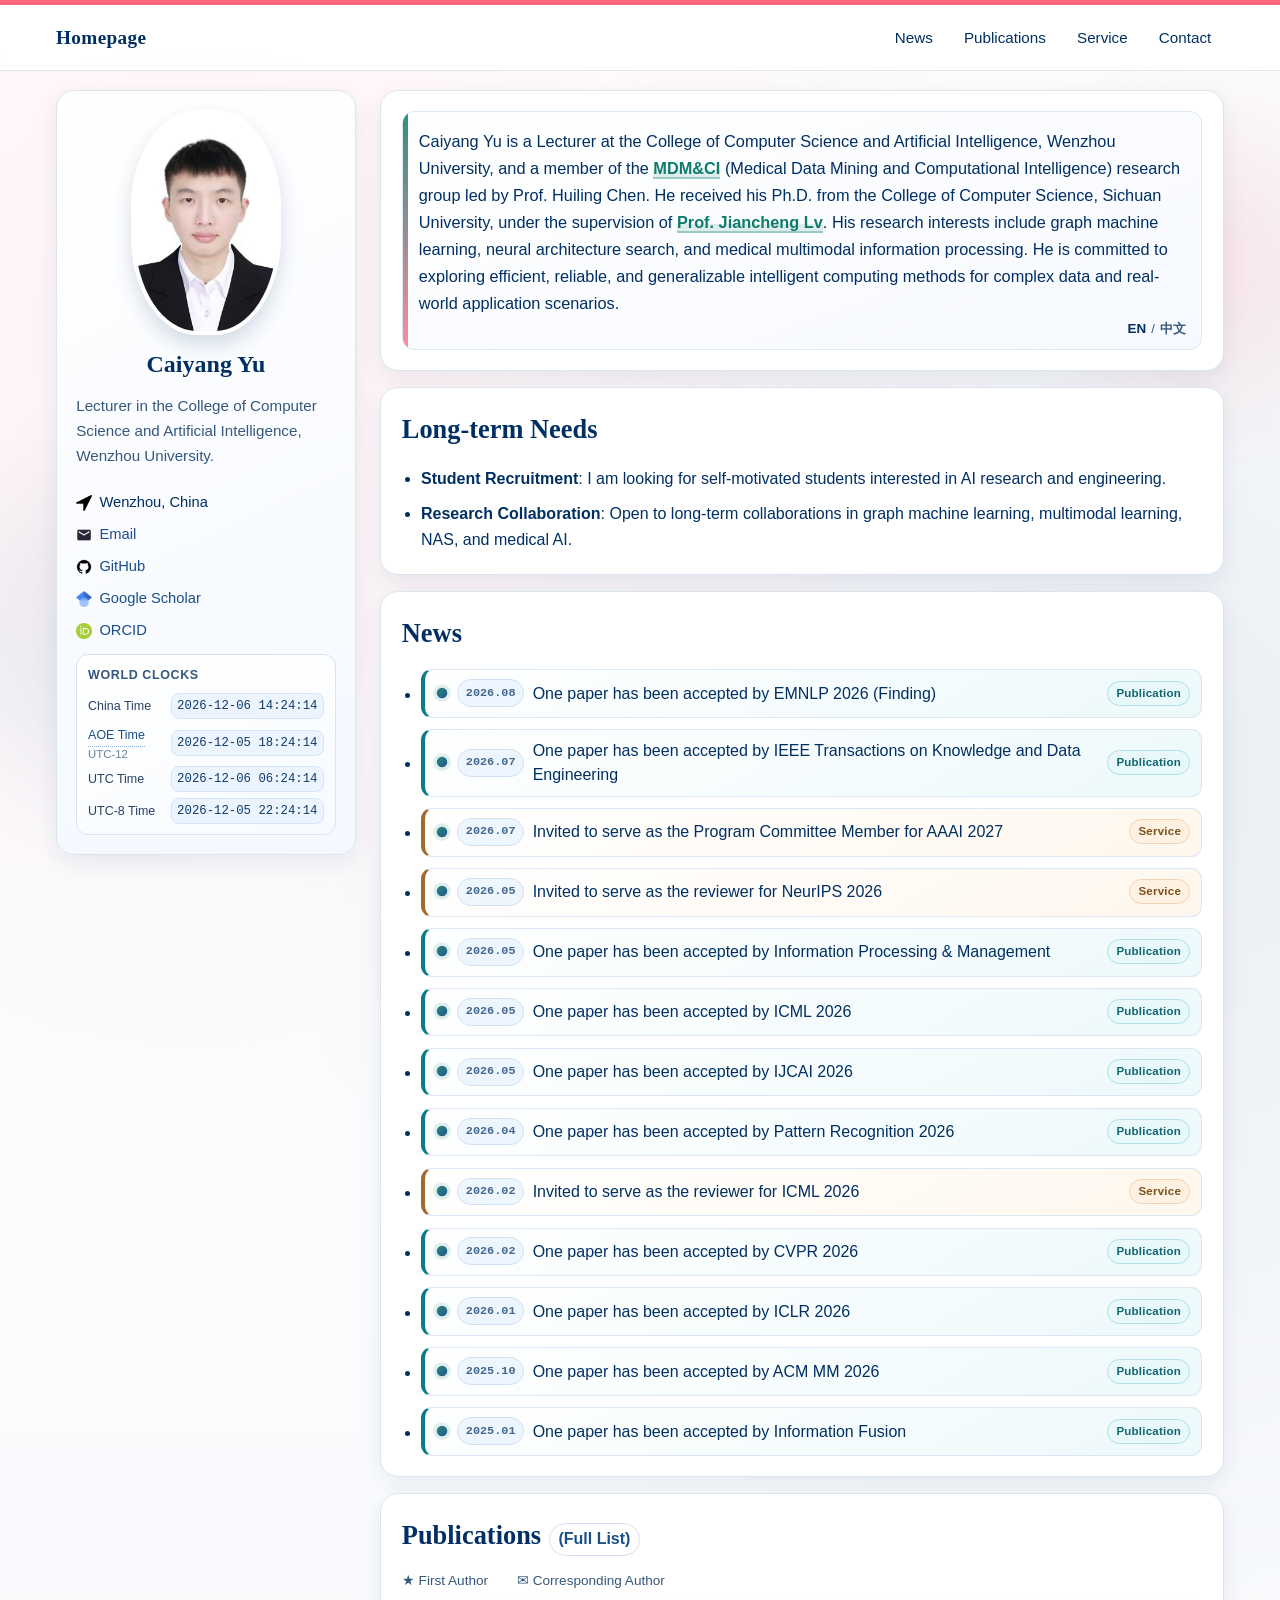
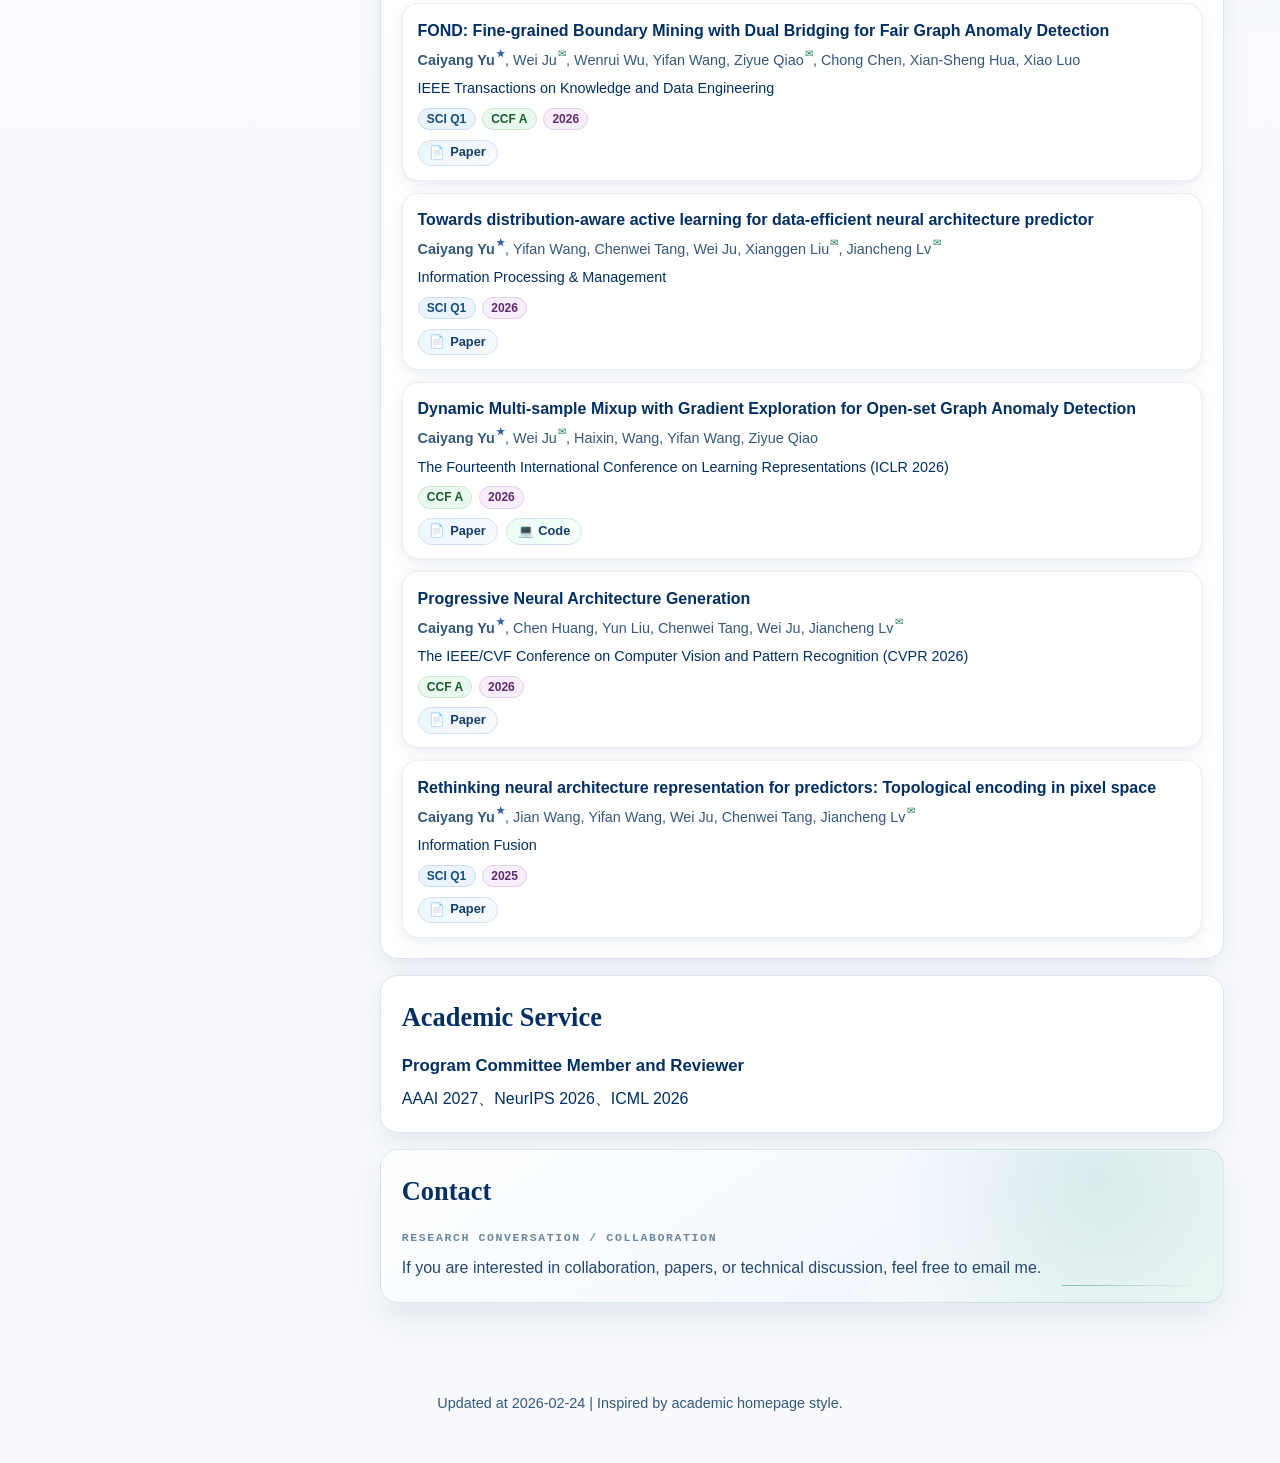
==== commit 5bfeb07b: "Add files via upload" ====
--- a/index.html
+++ b/index.html
@@ -12,7 +12,7 @@
       content="Caiyang Yu's personal homepage, publications, academic service, and contact information."
     />
     <script>document.documentElement.classList.add("js");</script>
-    <link rel="stylesheet" href="./assets/css/style.css?v=20260828a13" />
+    <link rel="stylesheet" href="./assets/css/style.css?v=20260829a15" />
   </head>
   <body class="accent-border-top content-loading" aria-busy="true">
     <header class="masthead">
@@ -22,7 +22,6 @@
           &#9776;
         </button>
         <nav class="site-nav" id="siteNav">
-          <a href="#overview" class="nav-link active" id="navOverview">Profile</a>
           <a href="#news" class="nav-link" id="navNews">News</a>
           <a href="#publications" class="nav-link" id="navPublications">Publications</a>
           <a href="#service" class="nav-link" id="navService">Service</a>
@@ -105,7 +104,7 @@
         document.body.removeAttribute("aria-busy");
       }, 4000);
     </script>
-    <script src="./assets/js/main.js?v=20260828a13"></script>
+    <script src="./assets/js/main.js?v=20260829a15"></script>
   </body>
 </html>
 
--- a/assets/css/style.css
+++ b/assets/css/style.css
@@ -495,6 +495,7 @@
 
 .section {
   position: relative;
+  scroll-margin-top: 5rem;
   background: var(--bg-white);
   border: 1px solid var(--border);
   border-radius: var(--radius-lg);
@@ -1073,31 +1074,10 @@
   gap: 0.35rem;
 }
 
-.chip-count-badge {
-  display: inline-flex;
-  align-items: center;
-  justify-content: center;
-  min-width: 1.15rem;
-  height: 1.15rem;
-  padding: 0 0.35rem;
-  border-radius: 999px;
-  font-size: 0.72rem;
-  font-weight: 700;
-  line-height: 1;
-  background: #e9f1fc;
-  color: #0b3a6f;
-}
-
 .chip.active,
 .chip:hover {
   border-color: transparent;
   background: linear-gradient(135deg, var(--primary-color), var(--accent-color));
-  color: #fff;
-}
-
-.chip.active .chip-count-badge,
-.chip:hover .chip-count-badge {
-  background: rgba(255, 255, 255, 0.24);
   color: #fff;
 }
 
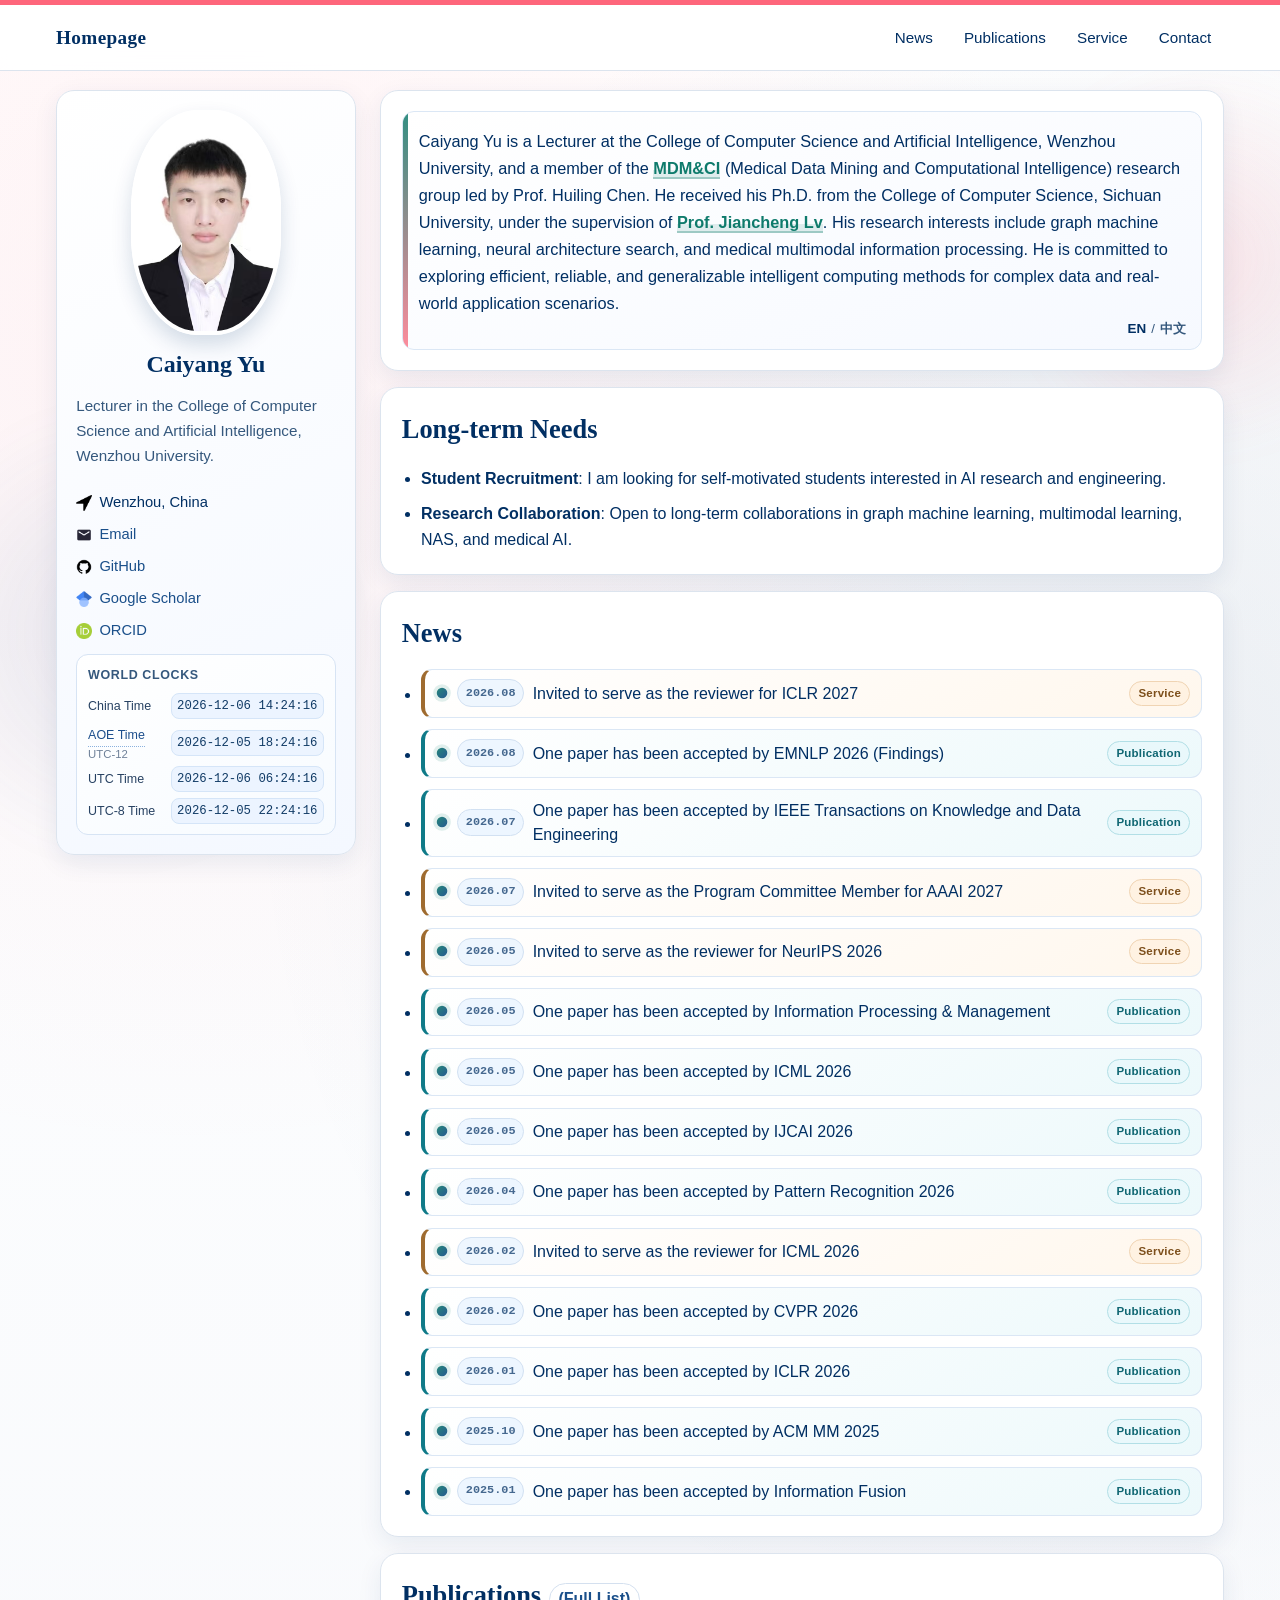
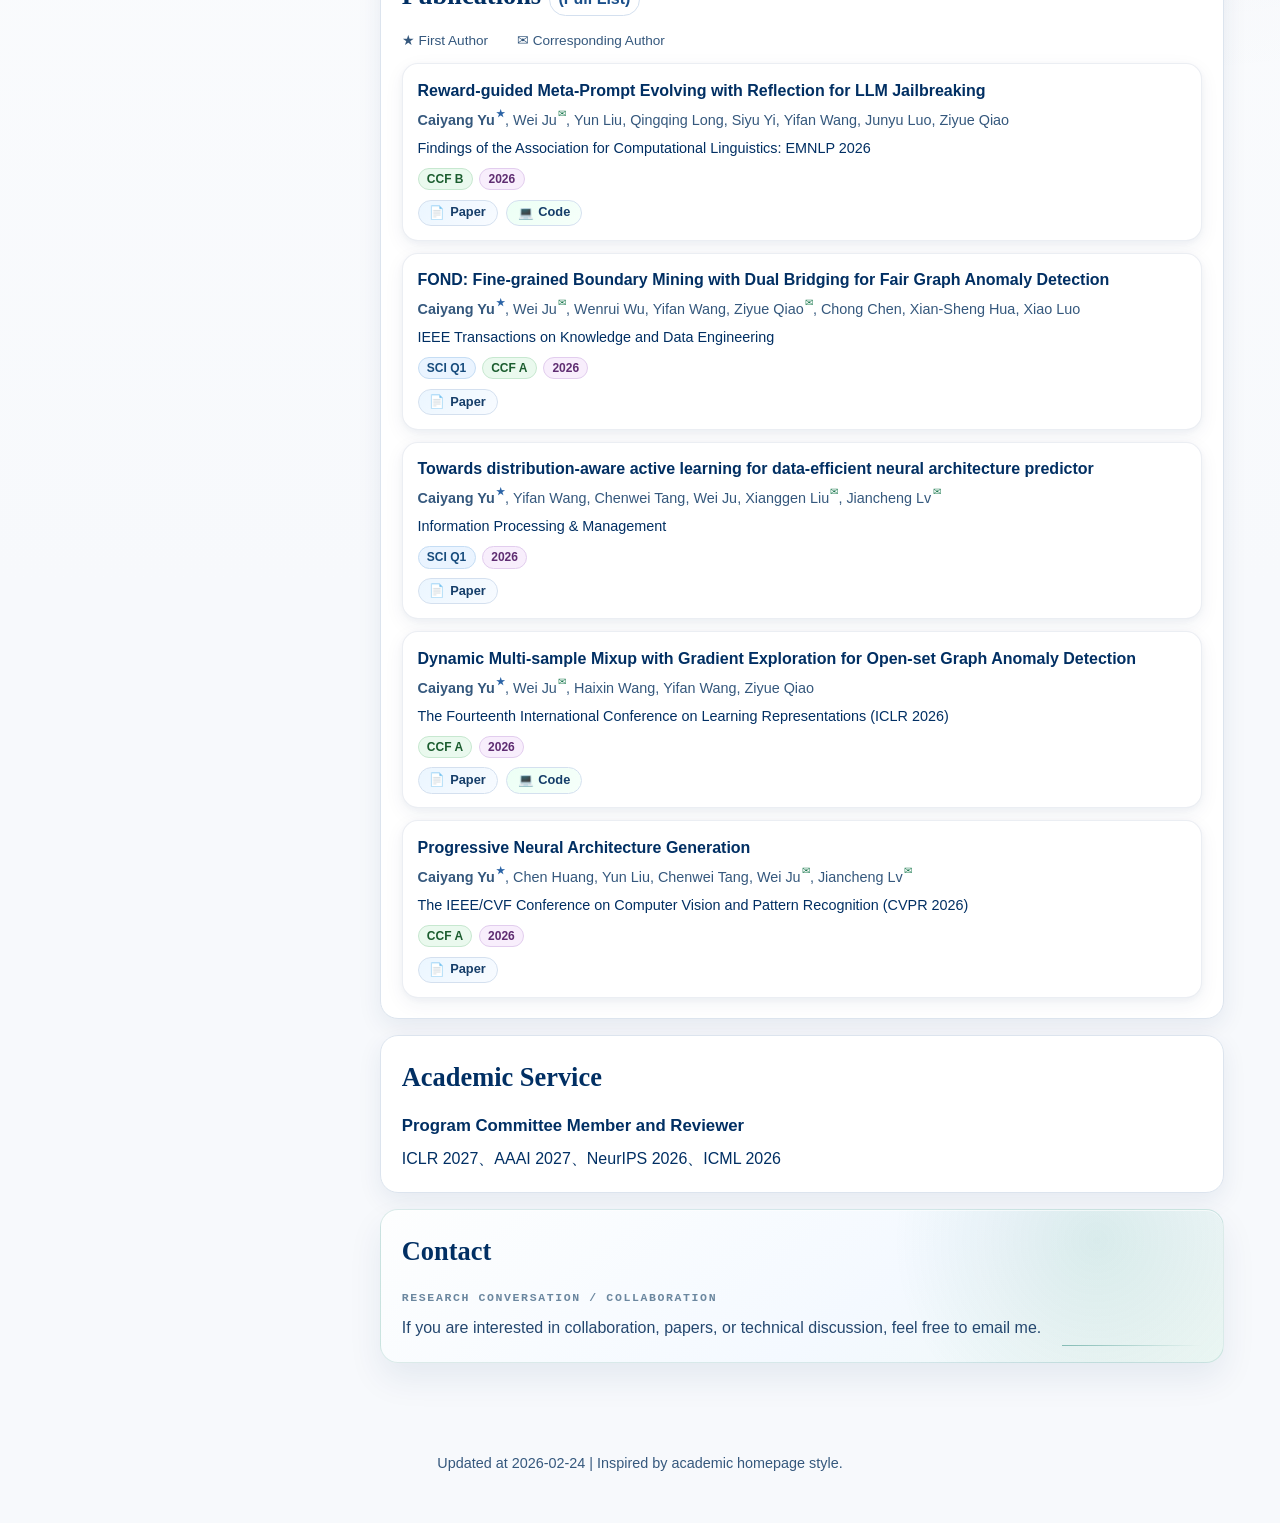
==== commit ac58e630: "Update publications and homepage metadata" ====
--- a/index.html
+++ b/index.html
@@ -7,6 +7,7 @@
     <meta http-equiv="Pragma" content="no-cache" />
     <meta http-equiv="Expires" content="0" />
     <title>Caiyang Yu - Homepage</title>
+    <link rel="icon" href="./assets/img/avatar.svg" type="image/svg+xml" />
     <meta
       name="description"
       content="Caiyang Yu's personal homepage, publications, academic service, and contact information."
